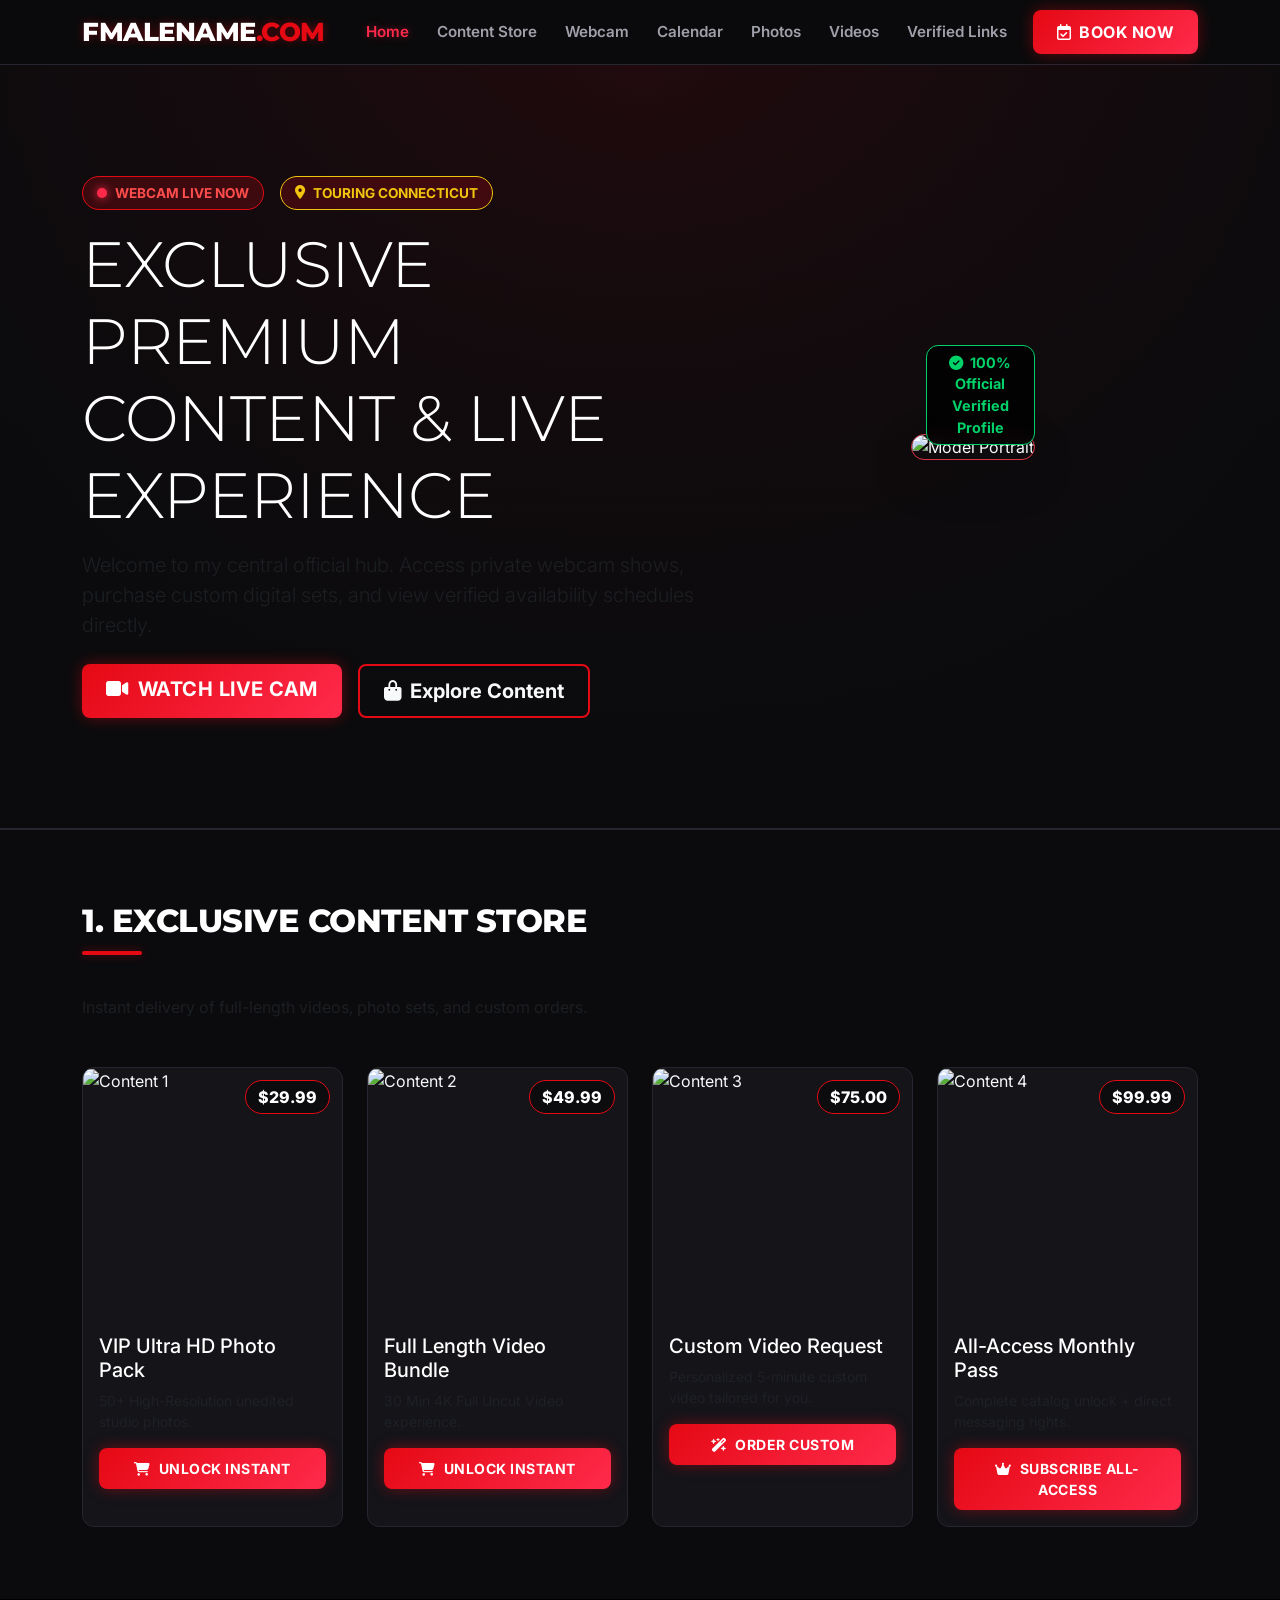
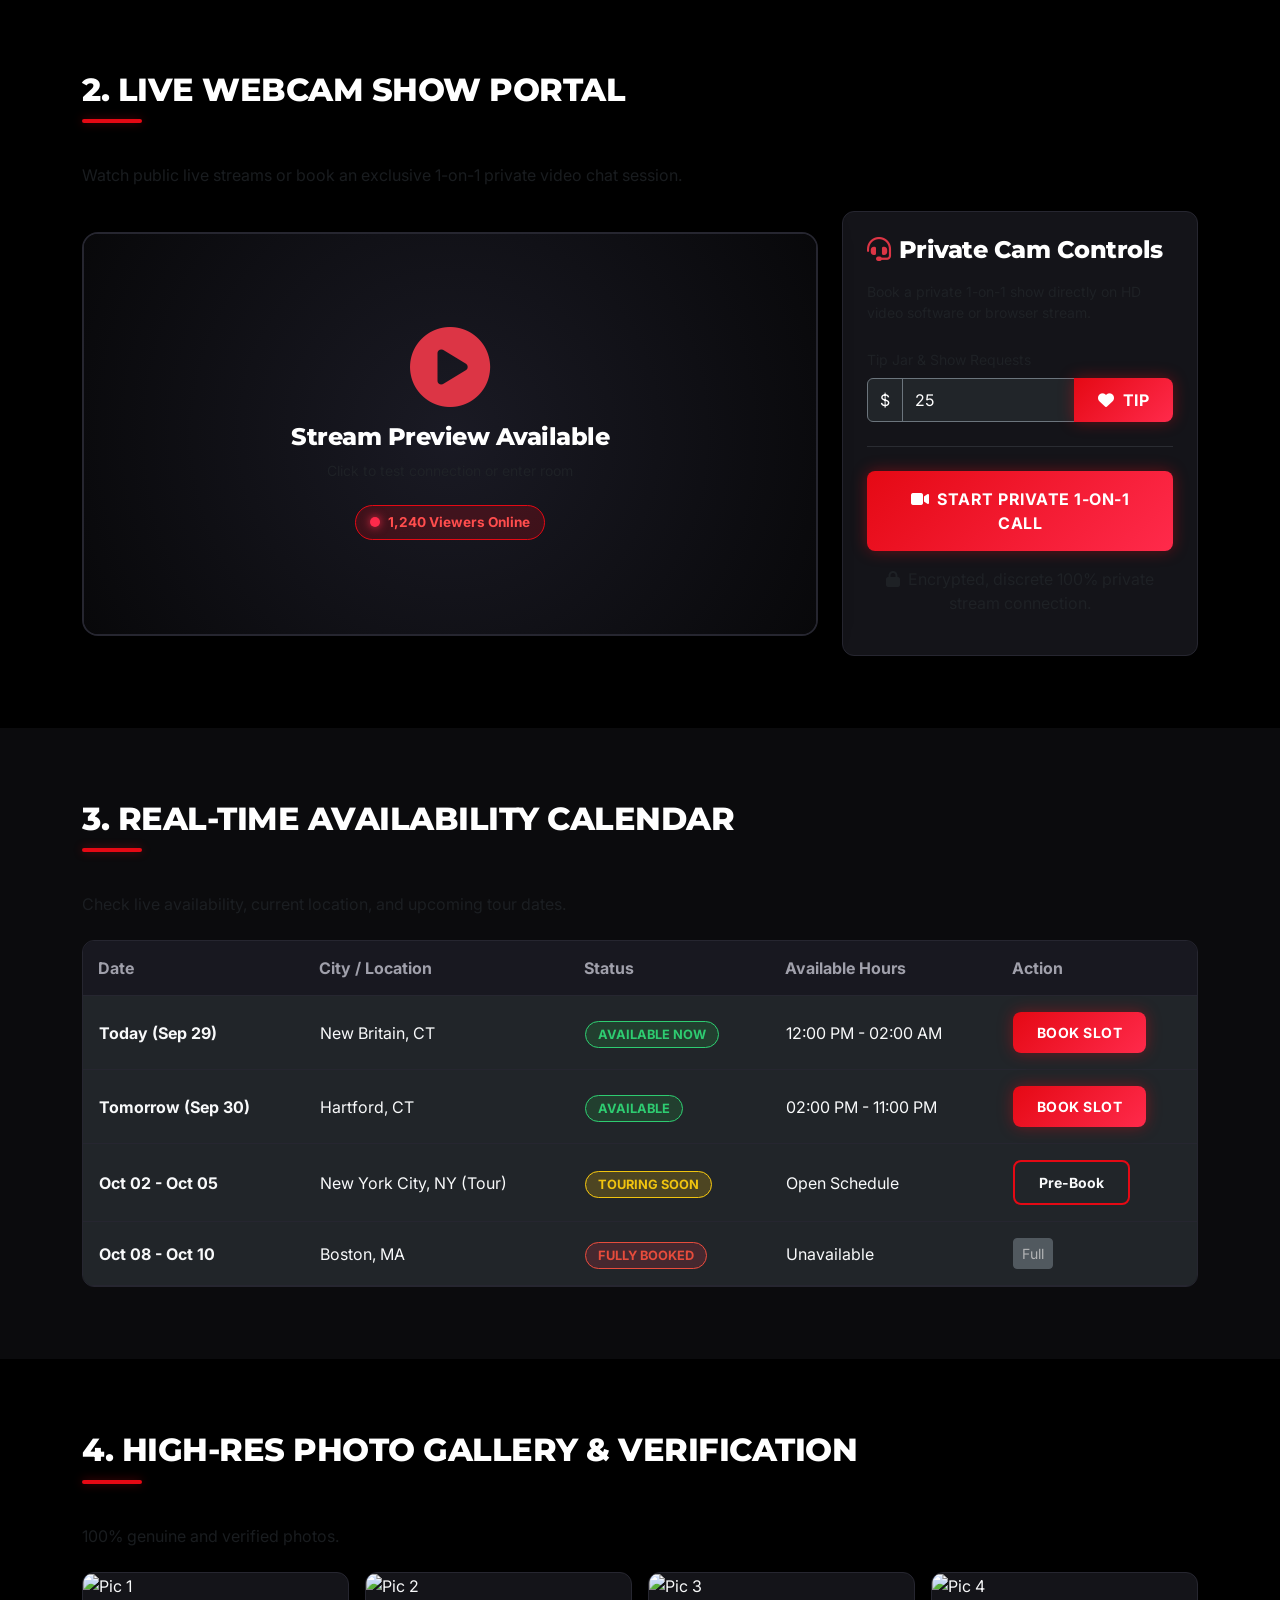
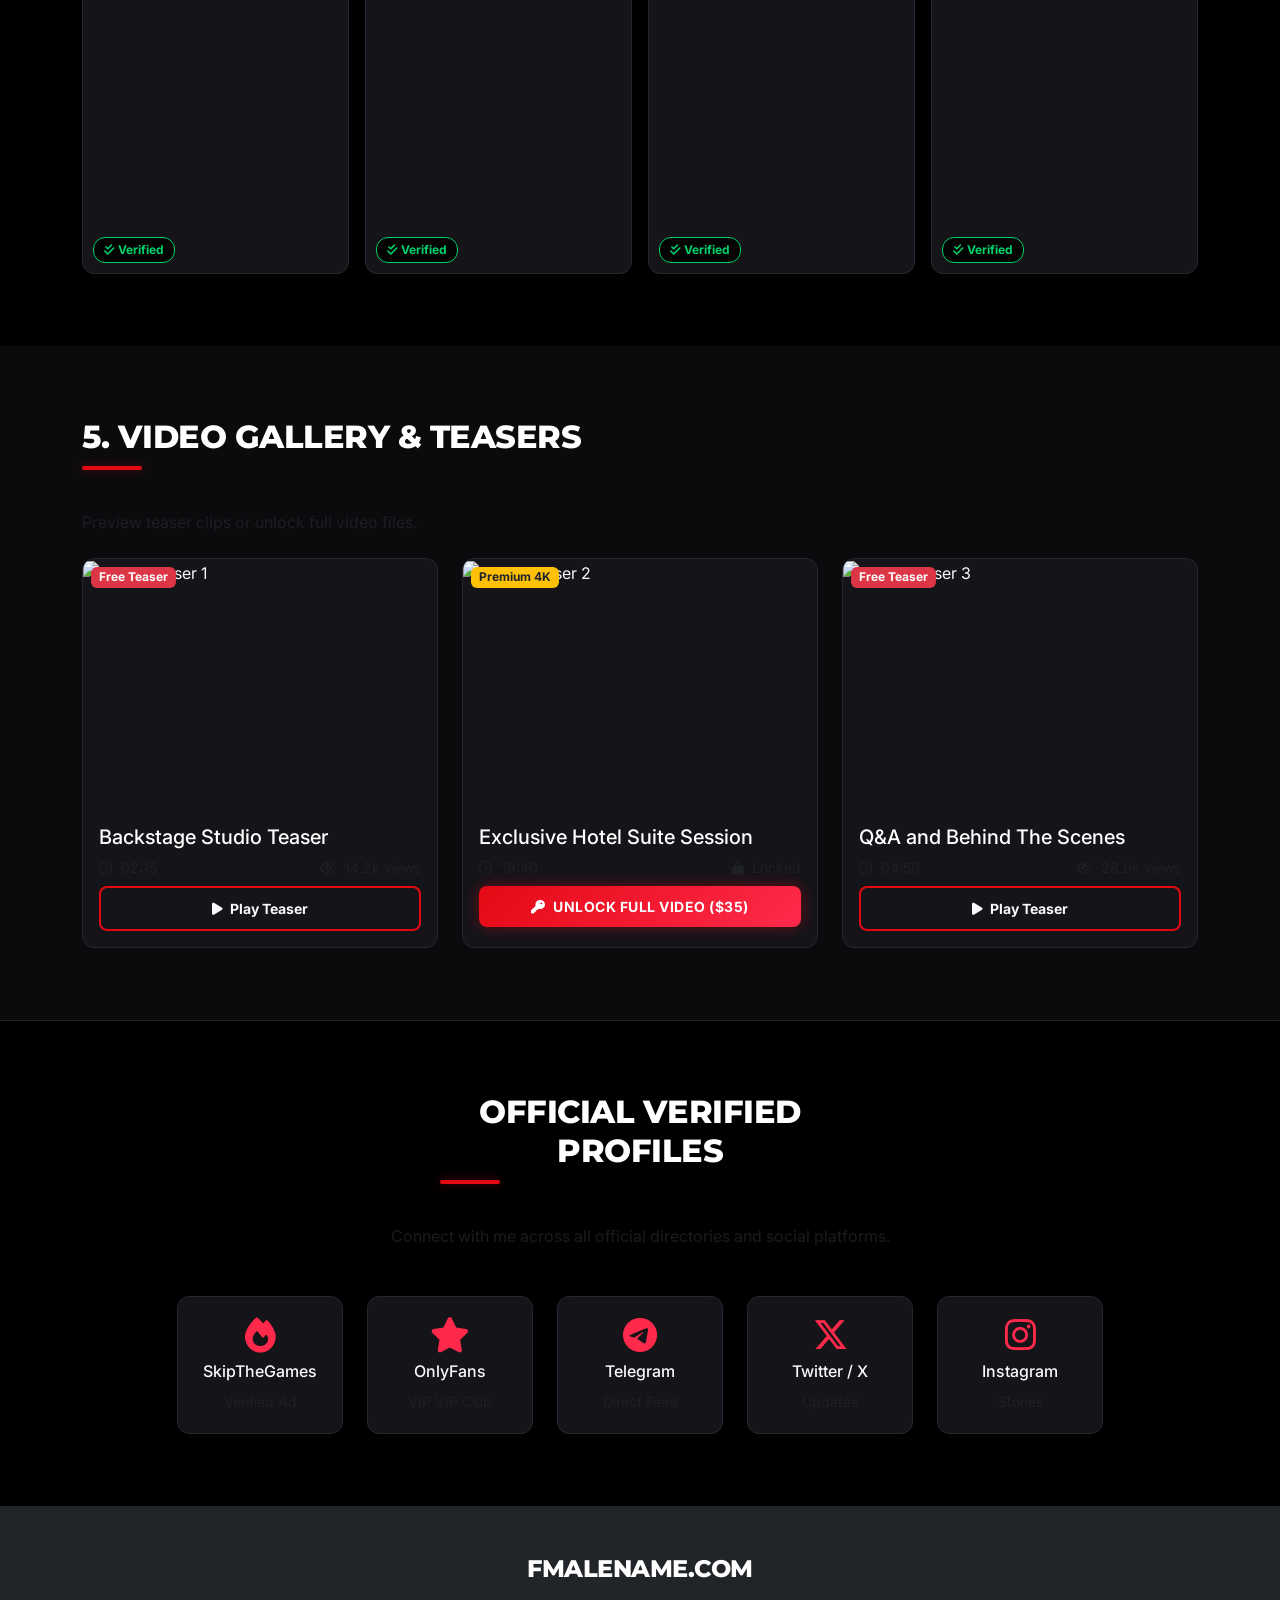
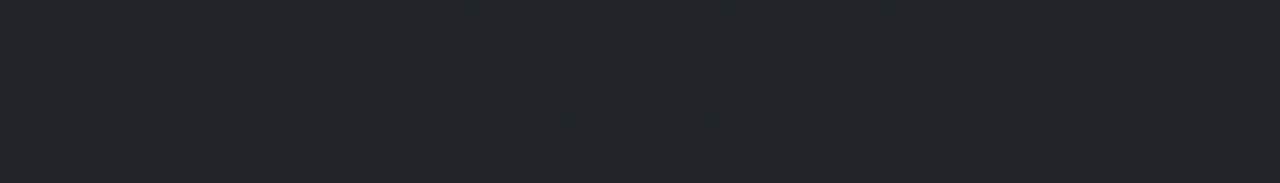
==== index.html @ 1553aa9e "added html code html code added" ====
<!DOCTYPE html>
<html lang="en">
<head>
    <meta charset="UTF-8">
    <meta name="viewport" content="width=device-width, initial-scale=1.0">
    <title>FMALENAME.COM | Official Premium Hub & Interactive Portal</title>
    <!-- Bootstrap 5 CSS -->
    <link href="https://cdn.jsdelivr.net/npm/bootstrap@5.3.2/dist/css/bootstrap.min.css" rel="stylesheet">
    <!-- FontAwesome Icons -->
    <link rel="stylesheet" href="https://cdnjs.cloudflare.com/ajax/libs/font-awesome/6.4.2/css/all.min.css">
    <!-- Google Font: Inter & Montserrat -->
    <link href="https://fonts.googleapis.com/css2?family=Inter:wght@300;400;600;700;800&family=Montserrat:wght@800;900&display=swap" rel="stylesheet">
    
    <style>
        :root {
            --bg-dark: #0b0b0d;
            --bg-card: #141419;
            --bg-card-hover: #1f1f28;
            --accent-red: #e50914;
            --accent-crimson: #ff2a4b;
            --accent-dark-red: #8b0000;
            --glow-red: rgba(229, 9, 20, 0.4);
            --text-main: #f8f9fa;
            --text-muted: #a0a0ab;
            --border-dark: #262630;
        }

        body {
            background-color: var(--bg-dark);
            color: var(--text-main);
            font-family: 'Inter', sans-serif;
            overflow-x: hidden;
            scroll-behavior: smooth;
        }

        h1, h2, h3, h4, .brand-font {
            font-family: 'Montserrat', sans-serif;
            font-weight: 800;
            letter-spacing: -0.5px;
        }

        .navbar {
            background-color: rgba(11, 11, 13, 0.92);
            backdrop-filter: blur(12px);
            border-bottom: 1px solid var(--border-dark);
            transition: all 0.3s ease;
        }

        .navbar-brand {
            font-size: 1.6rem;
            color: #fff !important;
            text-shadow: 0 0 10px var(--glow-red);
        }

        .navbar-brand span {
            color: var(--accent-red);
        }

        .nav-link {
            color: var(--text-muted) !important;
            font-weight: 600;
            font-size: 0.95rem;
            margin: 0 6px;
            transition: color 0.3s ease;
        }

        .nav-link:hover, .nav-link.active {
            color: var(--accent-crimson) !important;
            text-shadow: 0 0 8px rgba(255, 42, 75, 0.4);
        }

        /* Buttons */
        .btn-neon {
            background: linear-gradient(135deg, var(--accent-red), var(--accent-crimson));
            color: #fff;
            font-weight: 700;
            border: none;
            box-shadow: 0 0 15px var(--glow-red);
            border-radius: 8px;
            padding: 10px 24px;
            transition: all 0.3s ease;
            text-transform: uppercase;
            letter-spacing: 0.5px;
        }

        .btn-neon:hover {
            transform: translateY(-2px);
            box-shadow: 0 0 25px rgba(255, 42, 75, 0.7);
            color: #fff;
        }

        .btn-outline-neon {
            background: transparent;
            color: var(--text-main);
            border: 2px solid var(--accent-red);
            font-weight: 700;
            border-radius: 8px;
            padding: 10px 24px;
            transition: all 0.3s ease;
        }

        .btn-outline-neon:hover {
            background: var(--accent-red);
            color: #fff;
            box-shadow: 0 0 20px var(--glow-red);
        }

        .hero-banner {
            position: relative;
            min-height: 85vh;
            background: radial-gradient(circle at top center, rgba(229, 9, 20, 0.25) 0%, rgba(11, 11, 13, 0.98) 75%),
                        url('https://images.unsplash.com/photo-1518709268805-4e9042af9f23?auto=format&fit=crop&w=1920&q=80') center/cover no-repeat;
            display: flex;
            align-items: center;
            border-bottom: 2px solid var(--border-dark);
        }

        .hero-overlay {
            position: absolute;
            top: 0; left: 0; right: 0; bottom: 0;
            background: linear-gradient(180deg, rgba(11, 11, 13, 0.6) 0%, rgba(11, 11, 13, 1) 100%);
        }

        .hero-content {
            position: relative;
            z-index: 2;
        }

        .badge-live {
            background: rgba(229, 9, 20, 0.2);
            border: 1px solid var(--accent-red);
            color: #ff4d4d;
            padding: 6px 14px;
            border-radius: 30px;
            font-weight: 700;
            font-size: 0.85rem;
            display: inline-flex;
            align-items: center;
            gap: 8px;
        }

        .pulse-dot {
            width: 10px;
            height: 10px;
            background-color: var(--accent-crimson);
            border-radius: 50%;
            box-shadow: 0 0 10px var(--accent-crimson);
            animation: pulse 1.5s infinite;
        }

        @keyframes pulse {
            0% { transform: scale(0.95); opacity: 0.8; }
            50% { transform: scale(1.3); opacity: 1; }
            100% { transform: scale(0.95); opacity: 0.8; }
        }

        .section-title {
            position: relative;
            margin-bottom: 2.5rem;
            text-transform: uppercase;
        }

        .section-title::after {
            content: '';
            display: block;
            width: 60px;
            height: 4px;
            background: var(--accent-red);
            margin: 10px 0 0 0;
            border-radius: 2px;
            box-shadow: 0 0 10px var(--glow-red);
        }

        .feature-card {
            background: var(--bg-card);
            border: 1px solid var(--border-dark);
            border-radius: 12px;
            overflow: hidden;
            transition: all 0.3s ease;
            height: 100%;
        }

        .feature-card:hover {
            transform: translateY(-5px);
            border-color: var(--accent-red);
            box-shadow: 0 10px 30px rgba(229, 9, 20, 0.2);
            background: var(--bg-card-hover);
        }

        .card-img-wrapper {
            position: relative;
            overflow: hidden;
            height: 250px;
        }

        .card-img-wrapper img {
            width: 100%;
            height: 100%;
            object-fit: cover;
            transition: transform 0.5s ease;
        }

        .feature-card:hover .card-img-wrapper img {
            transform: scale(1.08);
        }

        .badge-price {
            position: absolute;
            top: 12px;
            right: 12px;
            background: rgba(11, 11, 13, 0.85);
            border: 1px solid var(--accent-red);
            color: #fff;
            font-weight: 800;
            padding: 4px 12px;
            border-radius: 20px;
        }

        /* Webcam Player */
        .cam-player-container {
            position: relative;
            background: #000;
            border-radius: 16px;
            border: 2px solid var(--border-dark);
            overflow: hidden;
            box-shadow: 0 0 30px rgba(0,0,0,0.8);
        }

        .cam-player-placeholder {
            min-height: 400px;
            background: radial-gradient(circle, #1a1a24 0%, #08080a 100%);
            display: flex;
            flex-direction: column;
            justify-content: center;
            align-items: center;
        }

        /* Calendar Table */
        .calendar-table {
            background: var(--bg-card);
            border-radius: 12px;
            overflow: hidden;
            border: 1px solid var(--border-dark);
        }

        .calendar-table th {
            background: #181820;
            color: var(--text-muted);
            border-bottom: 1px solid var(--border-dark);
            padding: 15px;
        }

        .calendar-table td {
            padding: 16px;
            vertical-align: middle;
            border-bottom: 1px solid var(--border-dark);
            color: var(--text-main);
        }

        .status-badge {
            padding: 5px 12px;
            border-radius: 20px;
            font-size: 0.8rem;
            font-weight: 700;
            text-transform: uppercase;
        }

        .status-available { background: rgba(40, 167, 69, 0.2); color: #2ecc71; border: 1px solid #2ecc71; }
        .status-booked { background: rgba(220, 53, 69, 0.2); color: #e74c3c; border: 1px solid #e74c3c; }
        .status-touring { background: rgba(255, 193, 7, 0.2); color: #f1c40f; border: 1px solid #f1c40f; }

        /* Traffic / Linkbacks */
        .linkback-card {
            background: var(--bg-card);
            border: 1px solid var(--border-dark);
            border-radius: 12px;
            padding: 20px;
            text-align: center;
            transition: all 0.3s ease;
            text-decoration: none;
            color: var(--text-main);
            display: block;
        }

        .linkback-card:hover {
            border-color: var(--accent-red);
            transform: translateY(-4px);
            box-shadow: 0 5px 20px rgba(229, 9, 20, 0.3);
            color: #fff;
        }

        .linkback-icon {
            font-size: 2.2rem;
            margin-bottom: 10px;
            color: var(--accent-crimson);
        }

        /* Custom Modal Dark Theme */
        .modal-content {
            background-color: var(--bg-card);
            border: 1px solid var(--accent-red);
            color: var(--text-main);
        }

        .modal-header {
            border-bottom: 1px solid var(--border-dark);
        }

        .modal-footer {
            border-top: 1px solid var(--border-dark);
        }

        /* Verification Badge */
        .verified-badge {
            position: absolute;
            bottom: 10px;
            left: 10px;
            background: rgba(0, 0, 0, 0.8);
            border: 1px solid #00d26a;
            color: #00d26a;
            font-size: 0.75rem;
            font-weight: 700;
            padding: 3px 10px;
            border-radius: 12px;
            backdrop-filter: blur(4px);
        }
    </style>
</head>
<body>

    <nav class="navbar navbar-expand-lg sticky-top navbar-dark">
        <div class="container">
            <a class="navbar-brand brand-font" href="#">
                FMALENAME<span>.COM</span>
            </a>
            <button class="navbar-toggler" type="button" data-bs-toggle="collapse" data-bs-target="#navbarContent">
                <span class="navbar-toggler-icon"></span>
            </button>
            <div class="collapse navbar-collapse" id="navbarContent">
                <ul class="navbar-nav mx-auto mb-2 mb-lg-0">
                    <li class="nav-item"><a class="nav-link active" href="#hero">Home</a></li>
                    <li class="nav-item"><a class="nav-link" href="#store">Content Store</a></li>
                    <li class="nav-item"><a class="nav-link" href="#webcam">Webcam</a></li>
                    <li class="nav-item"><a class="nav-link" href="#calendar">Calendar</a></li>
                    <li class="nav-item"><a class="nav-link" href="#photos">Photos</a></li>
                    <li class="nav-item"><a class="nav-link" href="#videos">Videos</a></li>
                    <li class="nav-item"><a class="nav-link" href="#profiles">Verified Links</a></li>
                </ul>
                <div class="d-flex gap-2">
                    <button class="btn btn-neon" data-bs-toggle="modal" data-bs-target="#bookingModal">
                        <i class="fa-regular fa-calendar-check me-2"></i>Book Now
                    </button>
                </div>
            </div>
        </div>
    </nav>

    <section id="hero" class="hero-banner">
        <div class="hero-overlay"></div>
        <div class="container hero-content py-5">
            <div class="row align-items-center">
                <div class="col-lg-7 text-center text-lg-start mb-4 mb-lg-0">
                    <div class="d-inline-flex gap-3 mb-3 flex-wrap justify-content-center justify-content-lg-start">
                        <span class="badge-live"><span class="pulse-dot"></span> WEBCAM LIVE NOW</span>
                        <span class="badge-live" style="border-color:#f1c40f; color:#f1c40f;"><i class="fa-solid fa-location-dot"></i> TOURING CONNECTICUT</span>
                    </div>
                    <h1 class="display-3 text-white mb-3">EXCLUSIVE PREMIUM CONTENT & LIVE EXPERIENCE</h1>
                    <p class="lead text-muted mb-4 fs-5">Welcome to my central official hub. Access private webcam shows, purchase custom digital sets, and view verified availability schedules directly.</p>
                    <div class="d-flex gap-3 flex-wrap justify-content-center justify-content-lg-start">
                        <a href="#webcam" class="btn btn-neon btn-lg"><i class="fa-solid fa-video me-2"></i>Watch Live Cam</a>
                        <a href="#store" class="btn btn-outline-neon btn-lg"><i class="fa-solid fa-bag-shopping me-2"></i>Explore Content</a>
                    </div>
                </div>
                <div class="col-lg-5 text-center">
                    <div class="position-relative d-inline-block">
                        <img src="https://images.unsplash.com/photo-1534528741775-53994a69daeb?auto=format&fit=crop&w=600&q=80" alt="Model Portrait" class="img-fluid rounded-4 shadow-lg border border-danger" style="max-height: 480px; object-fit: cover;">
                        <div class="verified-badge" style="font-size: 0.9rem; padding: 6px 14px; bottom: 15px; left: 15px;">
                            <i class="fa-solid fa-circle-check me-1"></i> 100% Official Verified Profile
                        </div>
                    </div>
                </div>
            </div>
        </div>
    </section>

    <section id="store" class="py-5">
        <div class="container py-4">
            <h2 class="section-title text-white">1. Exclusive Content Store</h2>
            <p class="text-muted mb-5">Instant delivery of full-length videos, photo sets, and custom orders.</p>

            <div class="row g-4">
                <!-- Item 1 -->
                <div class="col-md-6 col-lg-3">
                    <div class="feature-card">
                        <div class="card-img-wrapper">
                            <img src="https://images.unsplash.com/photo-1517841905240-472988babdf9?auto=format&fit=crop&w=600&q=80" alt="Content 1">
                            <span class="badge-price">$29.99</span>
                        </div>
                        <div class="p-3">
                            <h5 class="text-white">VIP Ultra HD Photo Pack</h5>
                            <p class="text-muted small">50+ High-Resolution unedited studio photos.</p>
                            <button class="btn btn-neon w-100 btn-sm" onclick="triggerPurchase('VIP Ultra HD Photo Pack', 29.99)">
                                <i class="fa-solid fa-cart-shopping me-2"></i>Unlock Instant
                            </button>
                        </div>
                    </div>
                </div>
                <!-- Item 2 -->
                <div class="col-md-6 col-lg-3">
                    <div class="feature-card">
                        <div class="card-img-wrapper">
                            <img src="https://images.unsplash.com/photo-1524504388940-b1c1722653e1?auto=format&fit=crop&w=600&q=80" alt="Content 2">
                            <span class="badge-price">$49.99</span>
                        </div>
                        <div class="p-3">
                            <h5 class="text-white">Full Length Video Bundle</h5>
                            <p class="text-muted small">30 Min 4K Full Uncut Video experience.</p>
                            <button class="btn btn-neon w-100 btn-sm" onclick="triggerPurchase('Full Length Video Bundle', 49.99)">
                                <i class="fa-solid fa-cart-shopping me-2"></i>Unlock Instant
                            </button>
                        </div>
                    </div>
                </div>
                <!-- Item 3 -->
                <div class="col-md-6 col-lg-3">
                    <div class="feature-card">
                        <div class="card-img-wrapper">
                            <img src="https://images.unsplash.com/photo-1529626455594-4ff0802cfb7e?auto=format&fit=crop&w=600&q=80" alt="Content 3">
                            <span class="badge-price">$75.00</span>
                        </div>
                        <div class="p-3">
                            <h5 class="text-white">Custom Video Request</h5>
                            <p class="text-muted small">Personalized 5-minute custom video tailored for you.</p>
                            <button class="btn btn-neon w-100 btn-sm" onclick="triggerPurchase('Custom Video Request', 75.00)">
                                <i class="fa-solid fa-wand-magic-sparkles me-2"></i>Order Custom
                            </button>
                        </div>
                    </div>
                </div>
                <!-- Item 4 -->
                <div class="col-md-6 col-lg-3">
                    <div class="feature-card">
                        <div class="card-img-wrapper">
                            <img src="https://images.unsplash.com/photo-1494790108377-be9c29b29330?auto=format&fit=crop&w=600&q=80" alt="Content 4">
                            <span class="badge-price">$99.99</span>
                        </div>
                        <div class="p-3">
                            <h5 class="text-white">All-Access Monthly Pass</h5>
                            <p class="text-muted small">Complete catalog unlock + direct messaging rights.</p>
                            <button class="btn btn-neon w-100 btn-sm" onclick="triggerPurchase('All-Access Monthly Pass', 99.99)">
                                <i class="fa-solid fa-crown me-2"></i>Subscribe All-Access
                            </button>
                        </div>
                    </div>
                </div>
            </div>
        </div>
    </section>

    <section id="webcam" class="py-5 bg-black">
        <div class="container py-4">
            <h2 class="section-title text-white">2. Live Webcam Show Portal</h2>
            <p class="text-muted mb-4">Watch public live streams or book an exclusive 1-on-1 private video chat session.</p>

            <div class="row g-4 align-items-center">
                <div class="col-lg-8">
                    <div class="cam-player-container">
                        <div class="cam-player-placeholder">
                            <i class="fa-solid fa-circle-play text-danger display-1 mb-3 style-pulse" style="cursor: pointer;" onclick="toggleCamPreview()"></i>
                            <h4 class="text-white">Stream Preview Available</h4>
                            <p class="text-muted small">Click to test connection or enter room</p>
                            <span class="badge-live mt-2"><span class="pulse-dot"></span> 1,240 Viewers Online</span>
                        </div>
                    </div>
                </div>
                <div class="col-lg-4">
                    <div class="feature-card p-4">
                        <h4 class="text-white mb-3"><i class="fa-solid fa-headset text-danger me-2"></i>Private Cam Controls</h4>
                        <p class="text-muted small mb-4">Book a private 1-on-1 show directly on HD video software or browser stream.</p>
                        
                        <div class="mb-3">
                            <label class="form-label text-muted small">Tip Jar & Show Requests</label>
                            <div class="input-group">
                                <span class="input-group-text bg-dark border-secondary text-white">$</span>
                                <input type="number" id="tipAmount" class="form-control bg-dark border-secondary text-white" value="25" min="5">
                                <button class="btn btn-neon" onclick="sendTip()"><i class="fa-solid fa-heart me-1"></i> Tip</button>
                            </div>
                        </div>

                        <hr class="border-secondary my-4">

                        <button class="btn btn-neon w-100 py-3 mb-2" data-bs-toggle="modal" data-bs-target="#bookingModal">
                            <i class="fa-solid fa-video me-2"></i>Start Private 1-on-1 Call
                        </button>
                        <p class="text-center text-muted x-small mt-2"><i class="fa-solid fa-lock me-1"></i> Encrypted, discrete 100% private stream connection.</p>
                    </div>
                </div>
            </div>
        </div>
    </section>

    <section id="calendar" class="py-5">
        <div class="container py-4">
            <h2 class="section-title text-white">3. Real-Time Availability Calendar</h2>
            <p class="text-muted mb-4">Check live availability, current location, and upcoming tour dates.</p>

            <div class="table-responsive calendar-table">
                <table class="table table-dark table-hover mb-0">
                    <thead>
                        <tr>
                            <th>Date</th>
                            <th>City / Location</th>
                            <th>Status</th>
                            <th>Available Hours</th>
                            <th>Action</th>
                        </tr>
                    </thead>
                    <tbody>
                        <tr>
                            <td><strong>Today (Sep 29)</strong></td>
                            <td>New Britain, CT</td>
                            <td><span class="status-badge status-available">Available Now</span></td>
                            <td>12:00 PM - 02:00 AM</td>
                            <td><button class="btn btn-neon btn-sm" data-bs-toggle="modal" data-bs-target="#bookingModal">Book Slot</button></td>
                        </tr>
                        <tr>
                            <td><strong>Tomorrow (Sep 30)</strong></td>
                            <td>Hartford, CT</td>
                            <td><span class="status-badge status-available">Available</span></td>
                            <td>02:00 PM - 11:00 PM</td>
                            <td><button class="btn btn-neon btn-sm" data-bs-toggle="modal" data-bs-target="#bookingModal">Book Slot</button></td>
                        </tr>
                        <tr>
                            <td><strong>Oct 02 - Oct 05</strong></td>
                            <td>New York City, NY (Tour)</td>
                            <td><span class="status-badge status-touring">Touring Soon</span></td>
                            <td>Open Schedule</td>
                            <td><button class="btn btn-outline-neon btn-sm" data-bs-toggle="modal" data-bs-target="#bookingModal">Pre-Book</button></td>
                        </tr>
                        <tr>
                            <td><strong>Oct 08 - Oct 10</strong></td>
                            <td>Boston, MA</td>
                            <td><span class="status-badge status-booked">Fully Booked</span></td>
                            <td>Unavailable</td>
                            <td><button class="btn btn-secondary btn-sm" disabled>Full</button></td>
                        </tr>
                    </tbody>
                </table>
            </div>
        </div>
    </section>

    <section id="photos" class="py-5 bg-black">
        <div class="container py-4">
            <h2 class="section-title text-white">4. High-Res Photo Gallery & Verification</h2>
            <p class="text-muted mb-4">100% genuine and verified photos.</p>

            <div class="row g-3">
                <div class="col-6 col-md-4 col-lg-3">
                    <div class="feature-card position-relative">
                        <div class="card-img-wrapper" style="height: 300px;">
                            <img src="https://images.unsplash.com/photo-1534528741775-53994a69daeb?auto=format&fit=crop&w=600&q=80" alt="Pic 1">
                        </div>
                        <div class="verified-badge"><i class="fa-solid fa-check-double"></i> Verified</div>
                    </div>
                </div>
                <div class="col-6 col-md-4 col-lg-3">
                    <div class="feature-card position-relative">
                        <div class="card-img-wrapper" style="height: 300px;">
                            <img src="https://images.unsplash.com/photo-1517841905240-472988babdf9?auto=format&fit=crop&w=600&q=80" alt="Pic 2">
                        </div>
                        <div class="verified-badge"><i class="fa-solid fa-check-double"></i> Verified</div>
                    </div>
                </div>
                <div class="col-6 col-md-4 col-lg-3">
                    <div class="feature-card position-relative">
                        <div class="card-img-wrapper" style="height: 300px;">
                            <img src="https://images.unsplash.com/photo-1524504388940-b1c1722653e1?auto=format&fit=crop&w=600&q=80" alt="Pic 3">
                        </div>
                        <div class="verified-badge"><i class="fa-solid fa-check-double"></i> Verified</div>
                    </div>
                </div>
                <div class="col-6 col-md-4 col-lg-3">
                    <div class="feature-card position-relative">
                        <div class="card-img-wrapper" style="height: 300px;">
                            <img src="https://images.unsplash.com/photo-1529626455594-4ff0802cfb7e?auto=format&fit=crop&w=600&q=80" alt="Pic 4">
                        </div>
                        <div class="verified-badge"><i class="fa-solid fa-check-double"></i> Verified</div>
                    </div>
                </div>
            </div>
        </div>
    </section>

    <section id="videos" class="py-5">
        <div class="container py-4">
            <h2 class="section-title text-white">5. Video Gallery & Teasers</h2>
            <p class="text-muted mb-4">Preview teaser clips or unlock full video files.</p>

            <div class="row g-4">
                <div class="col-md-6 col-lg-4">
                    <div class="feature-card">
                        <div class="card-img-wrapper">
                            <img src="https://images.unsplash.com/photo-1518709268805-4e9042af9f23?auto=format&fit=crop&w=600&q=80" alt="Video Teaser 1">
                            <span class="badge bg-danger position-absolute top-0 start-0 m-2">Free Teaser</span>
                        </div>
                        <div class="p-3">
                            <h5 class="text-white">Backstage Studio Teaser</h5>
                            <div class="d-flex justify-content-between text-muted small my-2">
                                <span><i class="fa-regular fa-clock me-1"></i> 02:15</span>
                                <span><i class="fa-regular fa-eye me-1"></i> 14.2k views</span>
                            </div>
                            <button class="btn btn-outline-neon btn-sm w-100" onclick="playTeaserModal('Backstage Studio Teaser')">
                                <i class="fa-solid fa-play me-1"></i> Play Teaser
                            </button>
                        </div>
                    </div>
                </div>
                <div class="col-md-6 col-lg-4">
                    <div class="feature-card">
                        <div class="card-img-wrapper">
                            <img src="https://images.unsplash.com/photo-1494790108377-be9c29b29330?auto=format&fit=crop&w=600&q=80" alt="Video Teaser 2">
                            <span class="badge bg-warning text-dark position-absolute top-0 start-0 m-2">Premium 4K</span>
                        </div>
                        <div class="p-3">
                            <h5 class="text-white">Exclusive Hotel Suite Session</h5>
                            <div class="d-flex justify-content-between text-muted small my-2">
                                <span><i class="fa-regular fa-clock me-1"></i> 18:40</span>
                                <span><i class="fa-solid fa-lock me-1"></i> Locked</span>
                            </div>
                            <button class="btn btn-neon btn-sm w-100" onclick="triggerPurchase('Exclusive Hotel Suite Session', 35.00)">
                                <i class="fa-solid fa-key me-1"></i> Unlock Full Video ($35)
                            </button>
                        </div>
                    </div>
                </div>
                <div class="col-md-6 col-lg-4">
                    <div class="feature-card">
                        <div class="card-img-wrapper">
                            <img src="https://images.unsplash.com/photo-1534528741775-53994a69daeb?auto=format&fit=crop&w=600&q=80" alt="Video Teaser 3">
                            <span class="badge bg-danger position-absolute top-0 start-0 m-2">Free Teaser</span>
                        </div>
                        <div class="p-3">
                            <h5 class="text-white">Q&A and Behind The Scenes</h5>
                            <div class="d-flex justify-content-between text-muted small my-2">
                                <span><i class="fa-regular fa-clock me-1"></i> 04:50</span>
                                <span><i class="fa-regular fa-eye me-1"></i> 28.9k views</span>
                            </div>
                            <button class="btn btn-outline-neon btn-sm w-100" onclick="playTeaserModal('Q&A and Behind The Scenes')">
                                <i class="fa-solid fa-play me-1"></i> Play Teaser
                            </button>
                        </div>
                    </div>
                </div>
            </div>
        </div>
    </section>

    <section id="profiles" class="py-5 bg-black border-top border-bottom border-dark">
        <div class="container py-4">
            <h2 class="section-title text-white text-center mx-auto" style="max-width: 400px;">Official Verified Profiles</h2>
            <p class="text-muted text-center mb-5">Connect with me across all official directories and social platforms.</p>

            <div class="row g-4 justify-content-center">
                <div class="col-6 col-md-4 col-lg-2">
                    <a href="https://skipthegames.com" target="_blank" class="linkback-card">
                        <i class="fa-solid fa-fire linkback-icon"></i>
                        <h6>SkipTheGames</h6>
                        <span class="text-muted small">Verified Ad</span>
                    </a>
                </div>
                <div class="col-6 col-md-4 col-lg-2">
                    <a href="https://onlyfans.com" target="_blank" class="linkback-card">
                        <i class="fa-solid fa-star linkback-icon"></i>
                        <h6>OnlyFans</h6>
                        <span class="text-muted small">VIP VIP Club</span>
                    </a>
                </div>
                <div class="col-6 col-md-4 col-lg-2">
                    <a href="https://telegram.org" target="_blank" class="linkback-card">
                        <i class="fa-brands fa-telegram linkback-icon"></i>
                        <h6>Telegram</h6>
                        <span class="text-muted small">Direct Feed</span>
                    </a>
                </div>
                <div class="col-6 col-md-4 col-lg-2">
                    <a href="https://twitter.com" target="_blank" class="linkback-card">
                        <i class="fa-brands fa-x-twitter linkback-icon"></i>
                        <h6>Twitter / X</h6>
                        <span class="text-muted small">Updates</span>
                    </a>
                </div>
                <div class="col-6 col-md-4 col-lg-2">
                    <a href="https://instagram.com" target="_blank" class="linkback-card">
                        <i class="fa-brands fa-instagram linkback-icon"></i>
                        <h6>Instagram</h6>
                        <span class="text-muted small">Stories</span>
                    </a>
                </div>
            </div>
        </div>
    </section>

    <footer class="py-5 bg-dark">
        <div class="container text-center">
            <h4 class="brand-font text-white mb-3">FMALENAME.COM</h4>
            <p class="text-muted small mb-4" style="max-width: 700px; margin: 0 auto;">
                <strong>18+ / 21+ ADULT CONTENT DISCLAIMER:</strong> This website contains adult material. All models depicted are 18 years of age or older. By accessing this site, you confirm you are of legal age in your jurisdiction.
            </p>
            <div class="d-flex justify-content-center gap-4 text-muted small mb-4">
                <a href="#" class="text-muted text-decoration-none">Privacy Policy</a>
                <a href="#" class="text-muted text-decoration-none">Terms of Service</a>
                <a href="#" class="text-muted text-decoration-none">18 U.S.C. 2257 Compliance</a>
                <a href="#" class="text-muted text-decoration-none">Contact / Support</a>
            </div>
            <p class="text-muted x-small mb-0">&copy; 2026 FMALENAME.COM. All Rights Reserved.</p>
        </div>
    </footer>

    <!-- Booking Modal -->
    <div class="modal fade" id="bookingModal" tabindex="-1" aria-hidden="true">
        <div class="modal-dialog modal-dialog-centered">
            <div class="modal-content">
                <div class="modal-header">
                    <h5 class="modal-title text-white"><i class="fa-solid fa-calendar-check text-danger me-2"></i>Schedule & Booking Request</h5>
                    <button type="button" class="btn-close btn-close-white" data-bs-dismiss="modal" aria-label="Close"></button>
                </div>
                <div class="modal-body">
                    <form id="bookingForm" onsubmit="handleBookingSubmit(event)">
                        <div class="mb-3">
                            <label class="form-label text-muted">Your Name / Alias</label>
                            <input type="text" class="form-control bg-dark text-white border-secondary" required placeholder="Enter name">
                        </div>
                        <div class="mb-3">
                            <label class="form-label text-muted">Contact Email or Telegram Handle</label>
                            <input type="text" class="form-control bg-dark text-white border-secondary" required placeholder="@handle or email">
                        </div>
                        <div class="mb-3">
                            <label class="form-label text-muted">Service Interested In</label>
                            <select class="form-select bg-dark text-white border-secondary">
                                <option>1-on-1 Private Webcam Show</option>
                                <option>In-Person Appointment (CT / Tour)</option>
                                <option>Custom Content Order</option>
                            </select>
                        </div>
                        <div class="mb-3">
                            <label class="form-label text-muted">Preferred Date & Time</label>
                            <input type="datetime-local" class="form-control bg-dark text-white border-secondary" required>
                        </div>
                        <button type="submit" class="btn btn-neon w-100 py-2">Submit Request</button>
                    </form>
                </div>
            </div>
        </div>
    </div>

    <script src="https://cdn.jsdelivr.net/npm/bootstrap@5.3.2/dist/js/bootstrap.bundle.min.js"></script>
    <script>
        // Custom UI Handlers
        function triggerPurchase(itemName, price) {
            alert(`[DEMO CHECKOUT] Proceeding to secure payment for: "${itemName}" ($${price.toFixed(2)}).`);
        }

        function sendTip() {
            const amount = document.getElementById('tipAmount').value;
            alert(`[TIP SENT] Thank you for tipping $${amount}!`);
        }

        function toggleCamPreview() {
            alert("Connecting to live webcam feed... Please wait.");
        }

        function playTeaserModal(videoName) {
            alert(`Opening video player for: ${videoName}`);
        }

        function handleBookingSubmit(event) {
            event.preventDefault();
            alert("Your booking request has been submitted successfully! You will be contacted shortly.");
            const modalEl = document.getElementById('bookingModal');
            const modal = bootstrap.Modal.getInstance(modalEl);
            modal.hide();
        }
    </script>
</body>
</html>
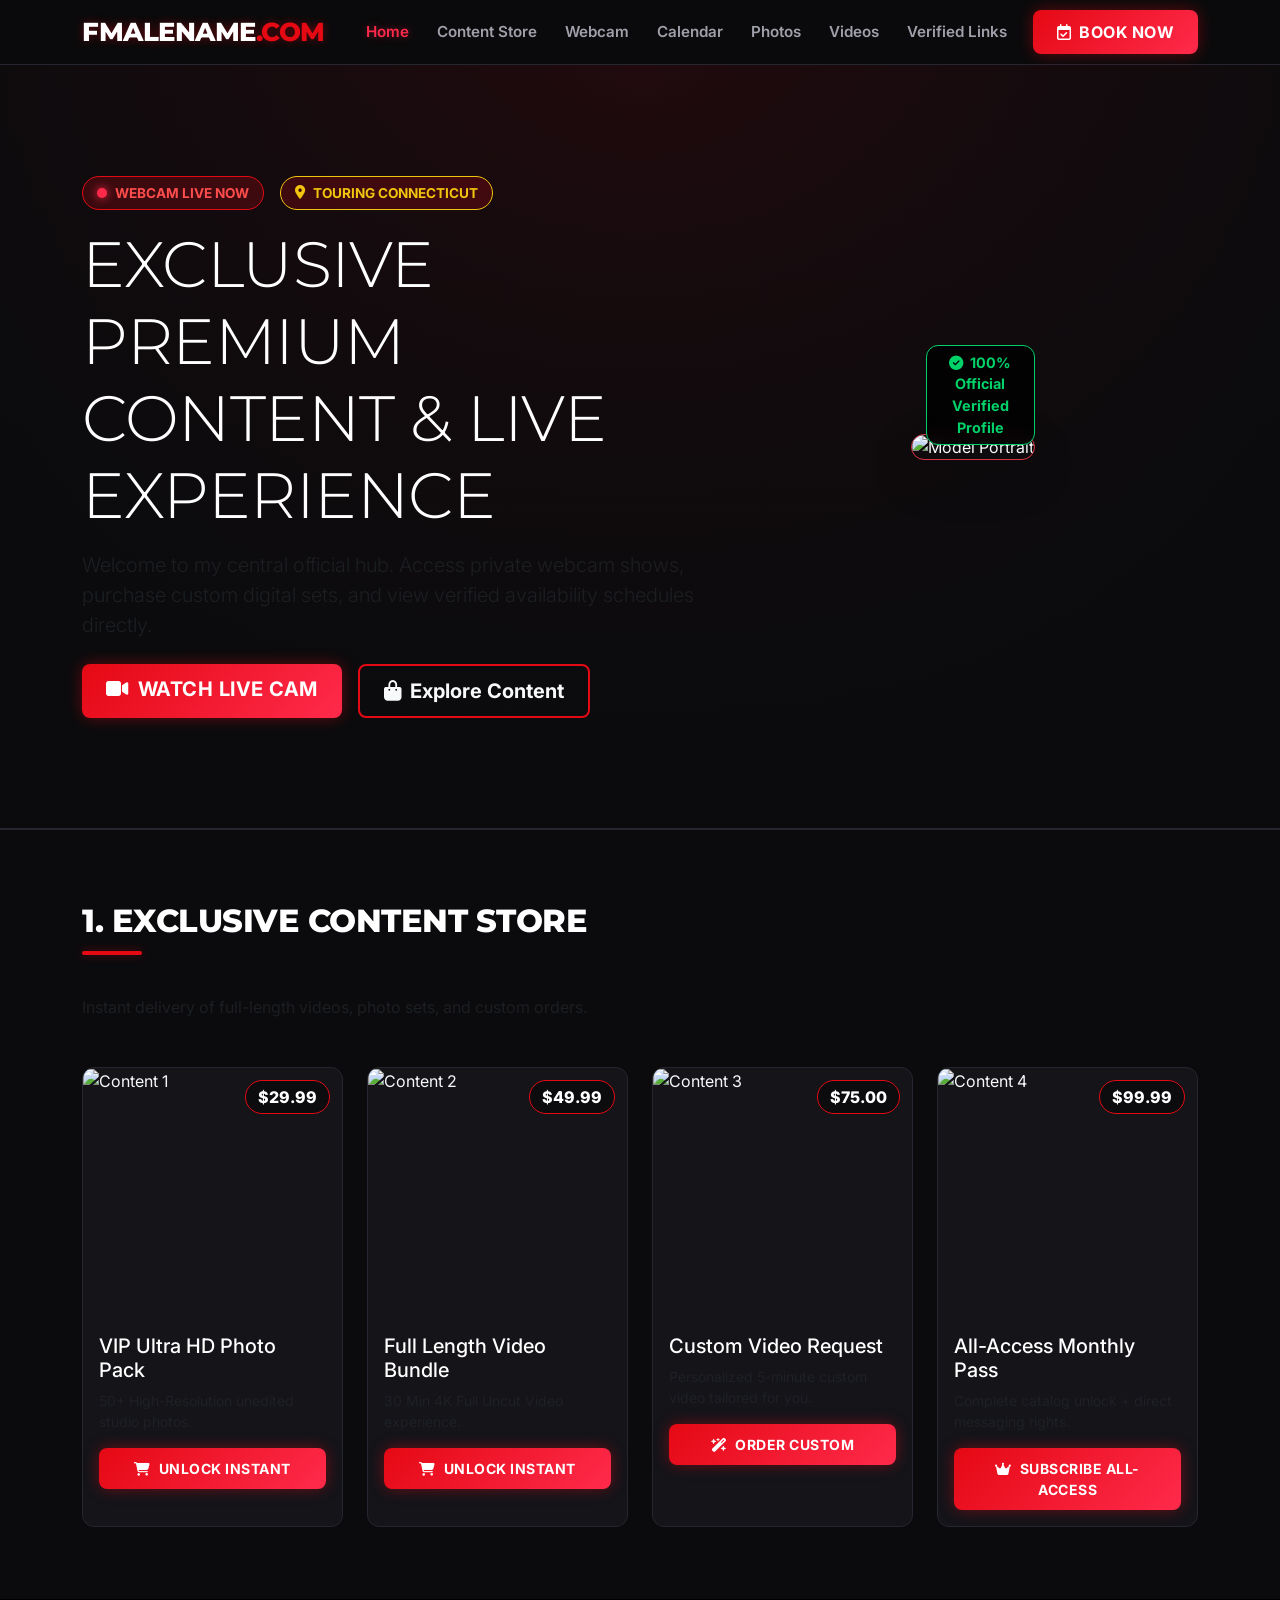
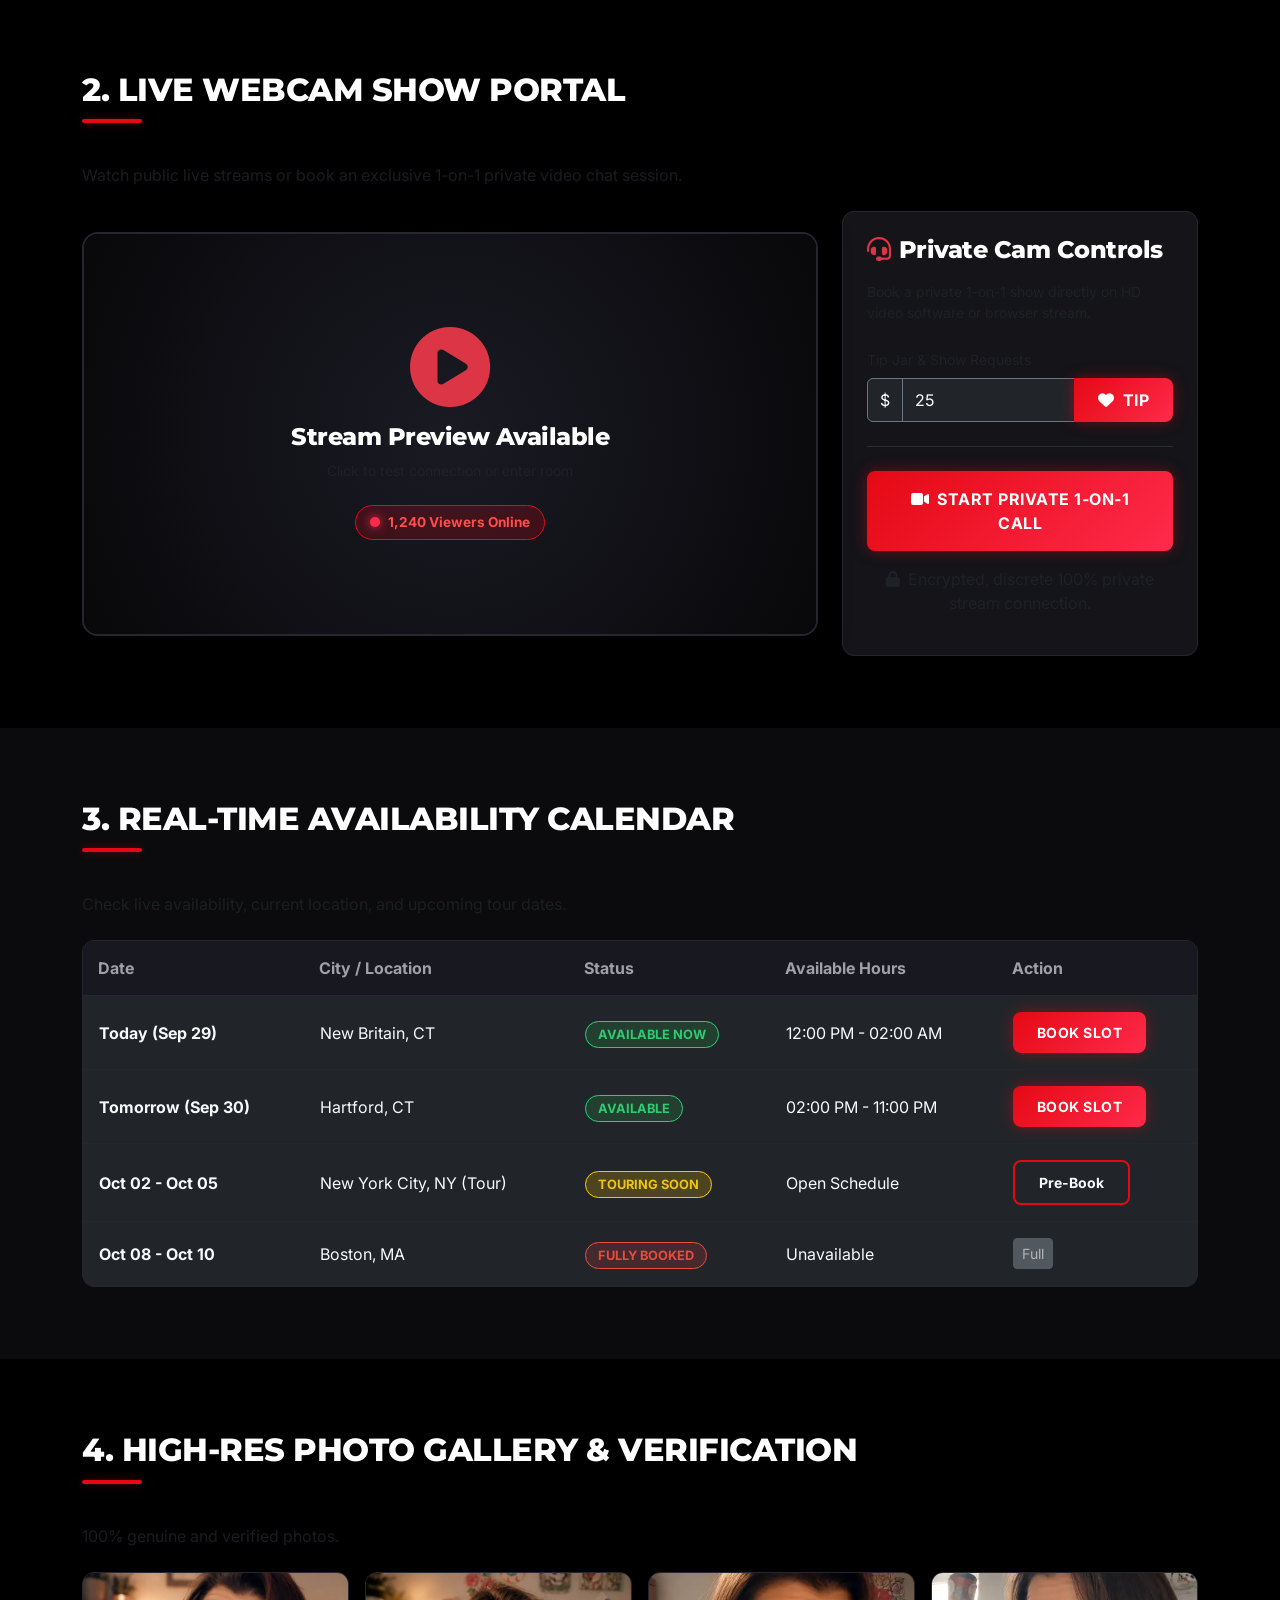
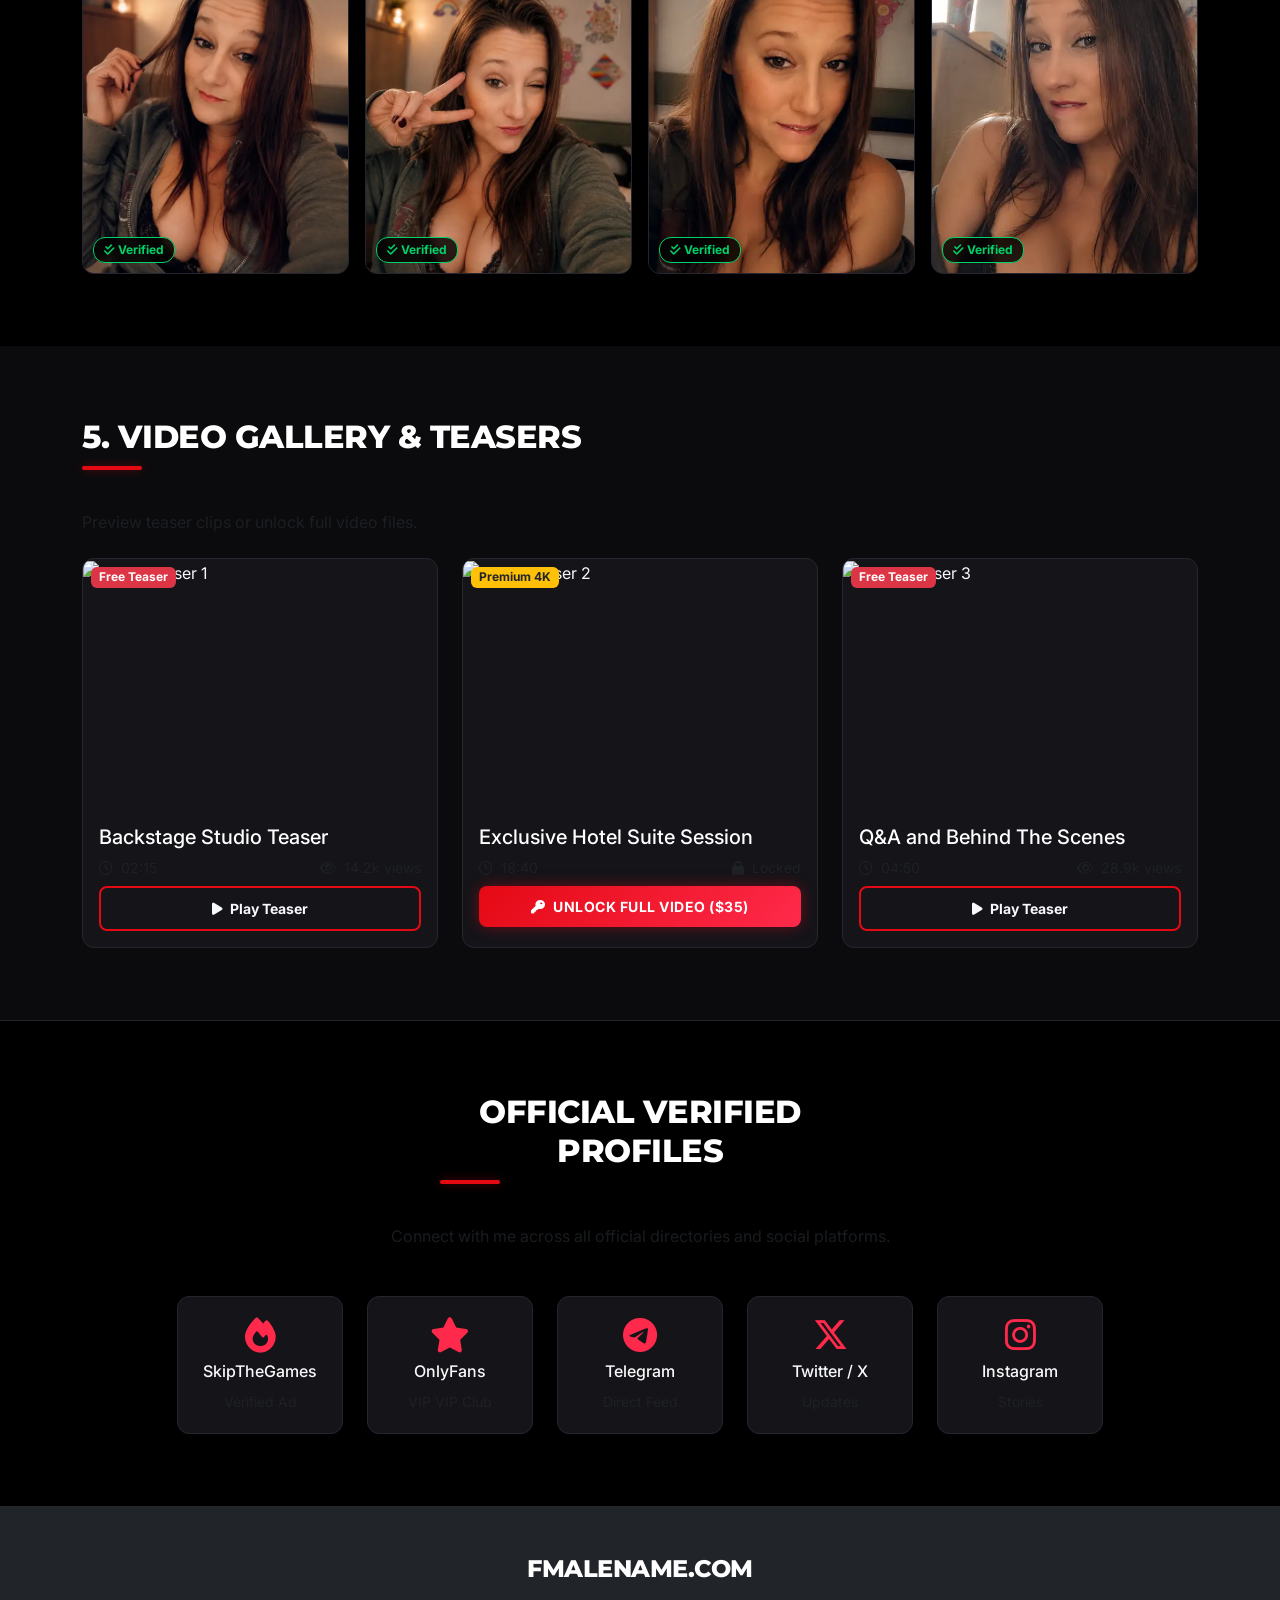
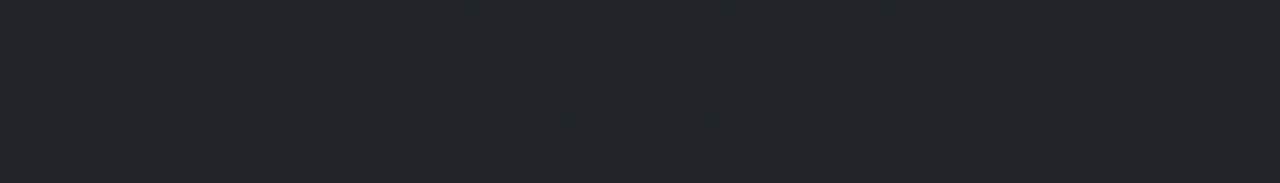
==== commit 3ad1b002: "Replace external images with local webp images" ====
--- a/index.html
+++ b/index.html
@@ -559,7 +559,7 @@
                 <div class="col-6 col-md-4 col-lg-3">
                     <div class="feature-card position-relative">
                         <div class="card-img-wrapper" style="height: 300px;">
-                            <img src="https://images.unsplash.com/photo-1534528741775-53994a69daeb?auto=format&fit=crop&w=600&q=80" alt="Pic 1">
+                            <img src="pic1.webp" alt="Pic 1">
                         </div>
                         <div class="verified-badge"><i class="fa-solid fa-check-double"></i> Verified</div>
                     </div>
@@ -567,7 +567,7 @@
                 <div class="col-6 col-md-4 col-lg-3">
                     <div class="feature-card position-relative">
                         <div class="card-img-wrapper" style="height: 300px;">
-                            <img src="https://images.unsplash.com/photo-1517841905240-472988babdf9?auto=format&fit=crop&w=600&q=80" alt="Pic 2">
+                            <img src="pic2.webp" alt="Pic 2">
                         </div>
                         <div class="verified-badge"><i class="fa-solid fa-check-double"></i> Verified</div>
                     </div>
@@ -575,7 +575,7 @@
                 <div class="col-6 col-md-4 col-lg-3">
                     <div class="feature-card position-relative">
                         <div class="card-img-wrapper" style="height: 300px;">
-                            <img src="https://images.unsplash.com/photo-1524504388940-b1c1722653e1?auto=format&fit=crop&w=600&q=80" alt="Pic 3">
+                            <img src="pic3.webp" alt="Pic 3">
                         </div>
                         <div class="verified-badge"><i class="fa-solid fa-check-double"></i> Verified</div>
                     </div>
@@ -583,7 +583,7 @@
                 <div class="col-6 col-md-4 col-lg-3">
                     <div class="feature-card position-relative">
                         <div class="card-img-wrapper" style="height: 300px;">
-                            <img src="https://images.unsplash.com/photo-1529626455594-4ff0802cfb7e?auto=format&fit=crop&w=600&q=80" alt="Pic 4">
+                            <img src="pic4.webp" alt="Pic 4">
                         </div>
                         <div class="verified-badge"><i class="fa-solid fa-check-double"></i> Verified</div>
                     </div>
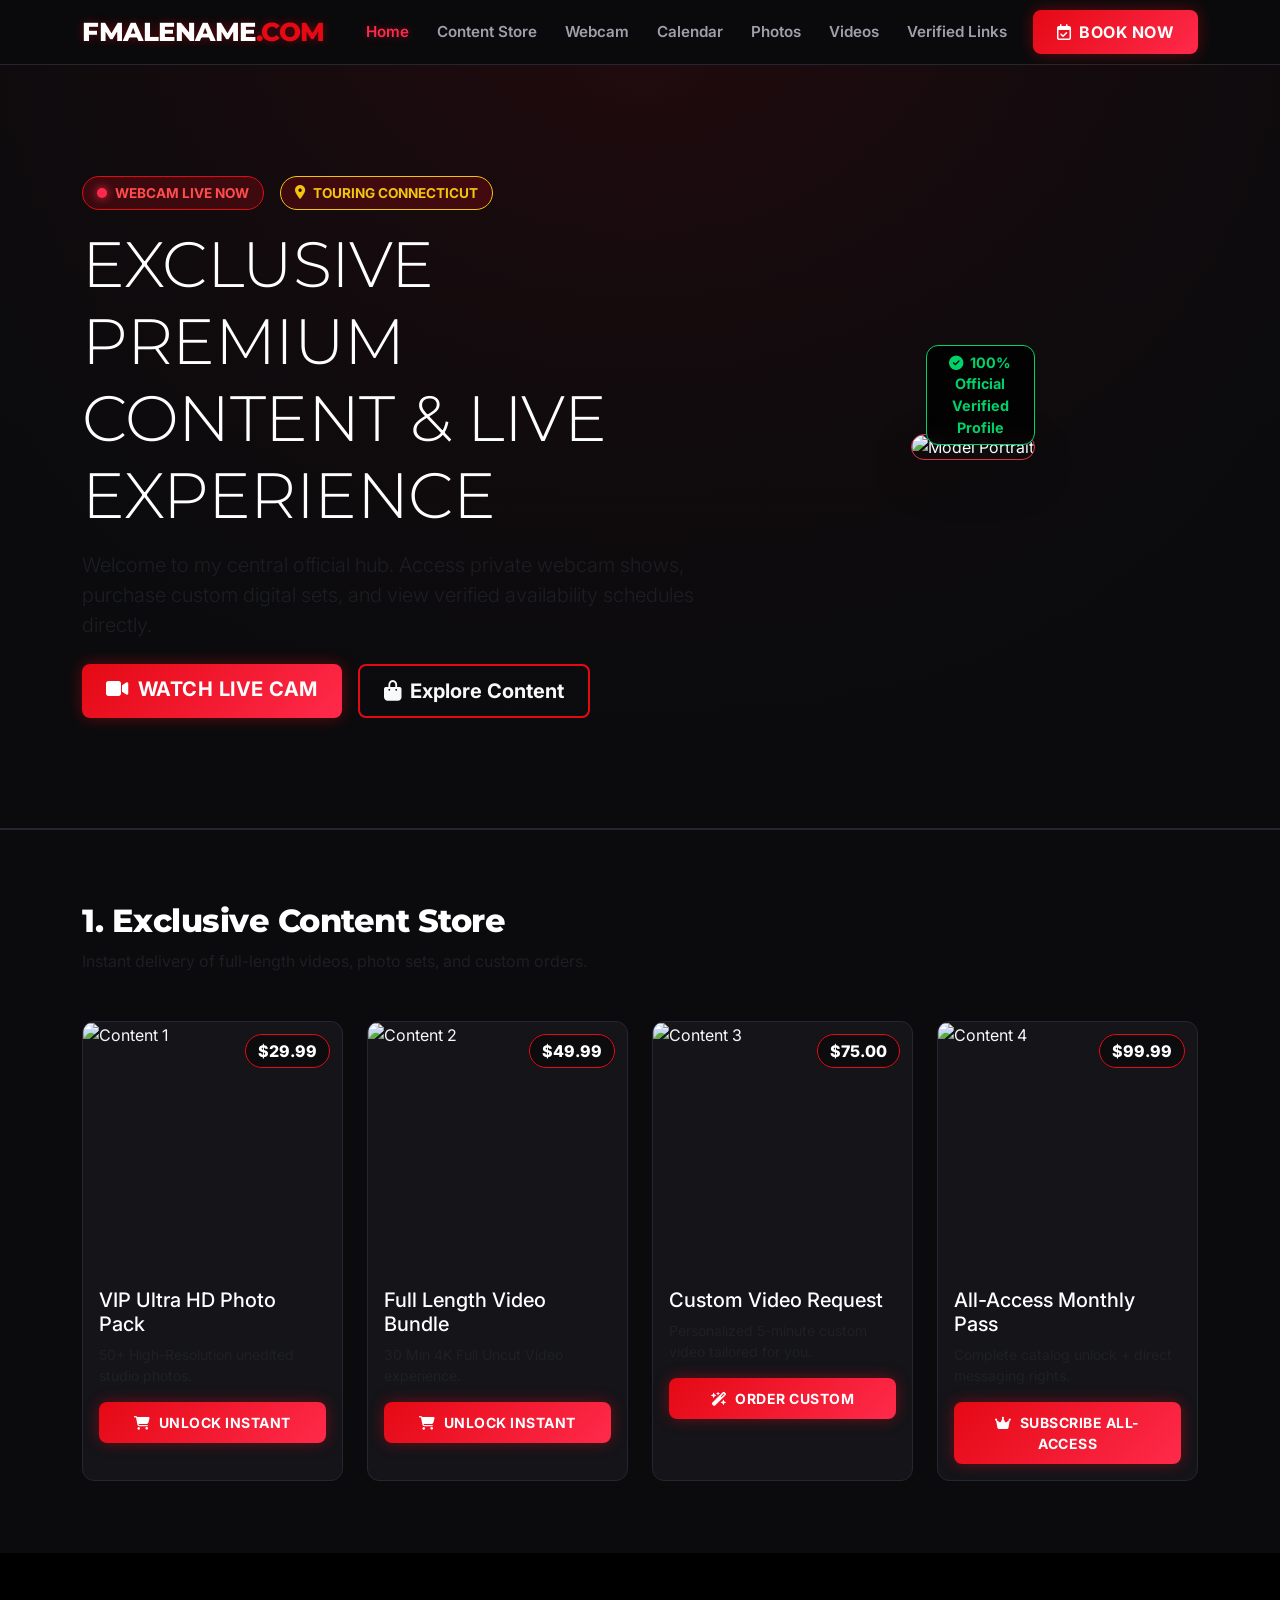
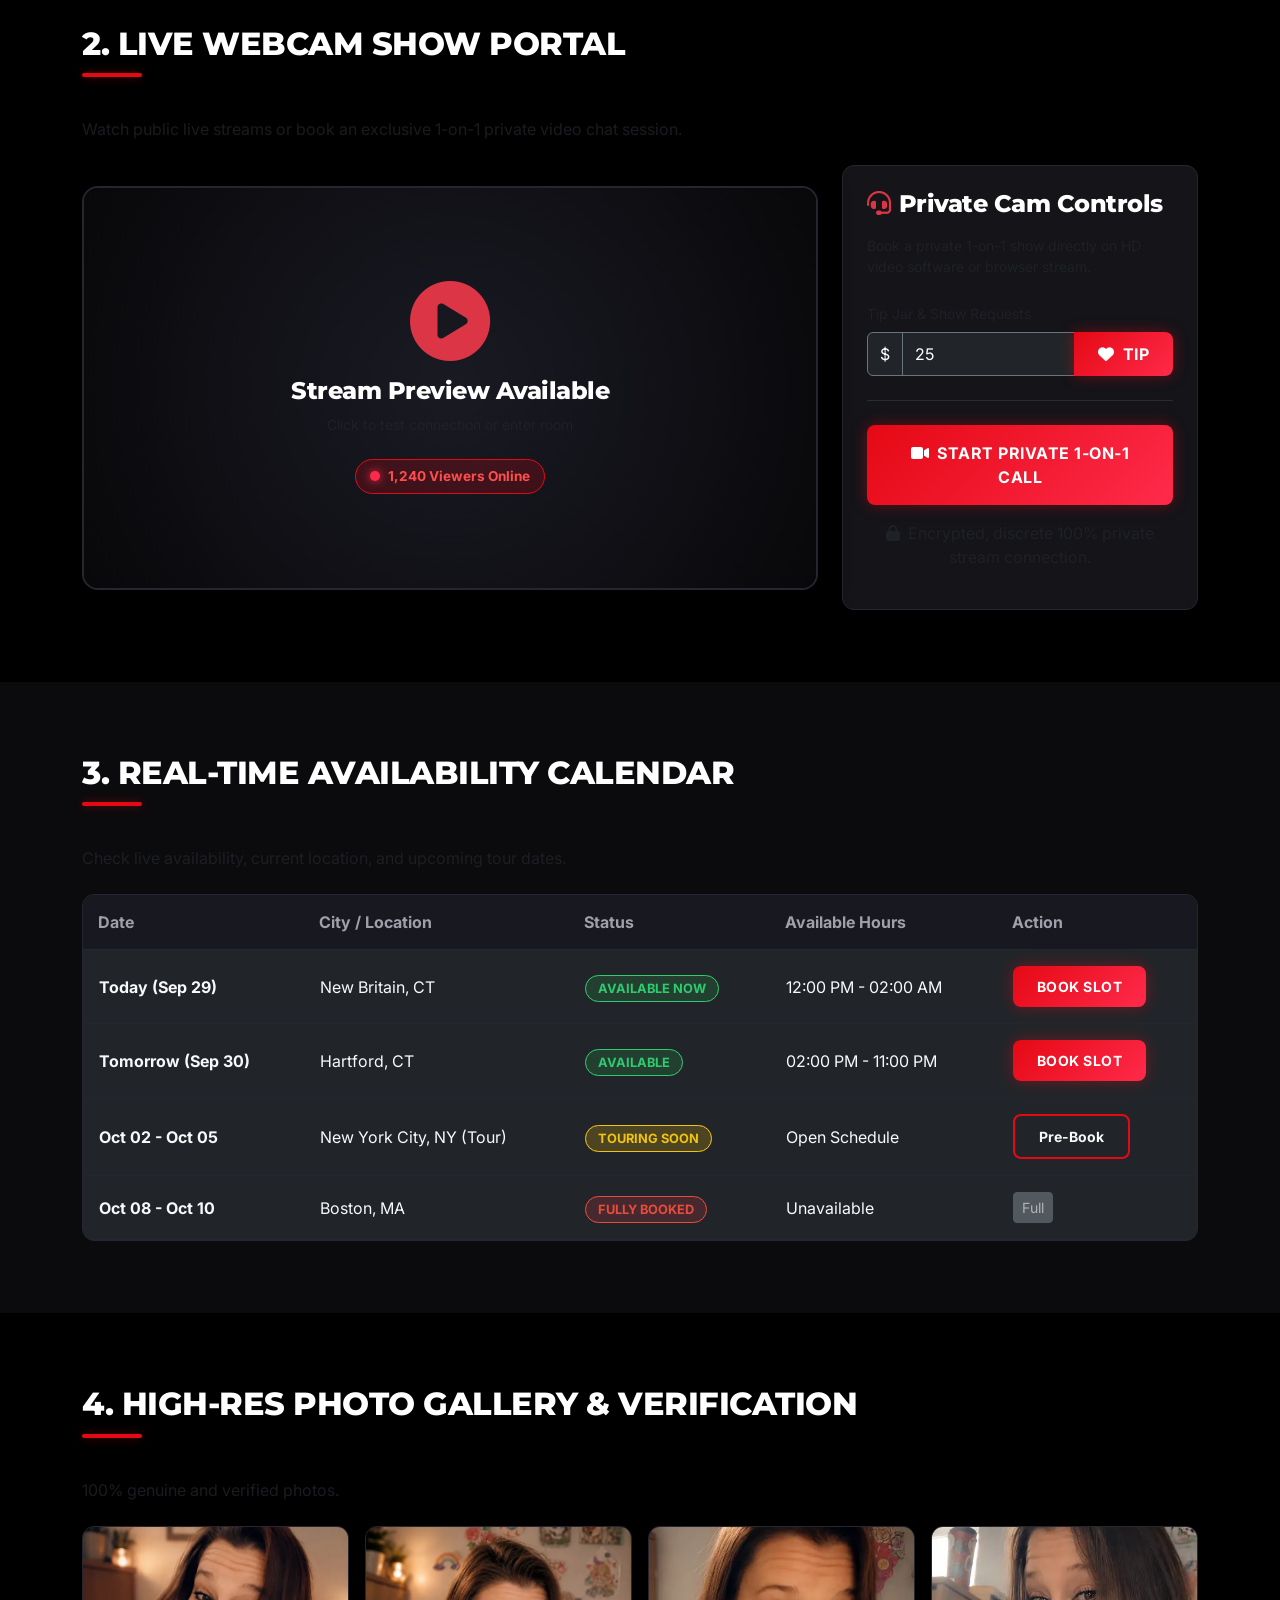
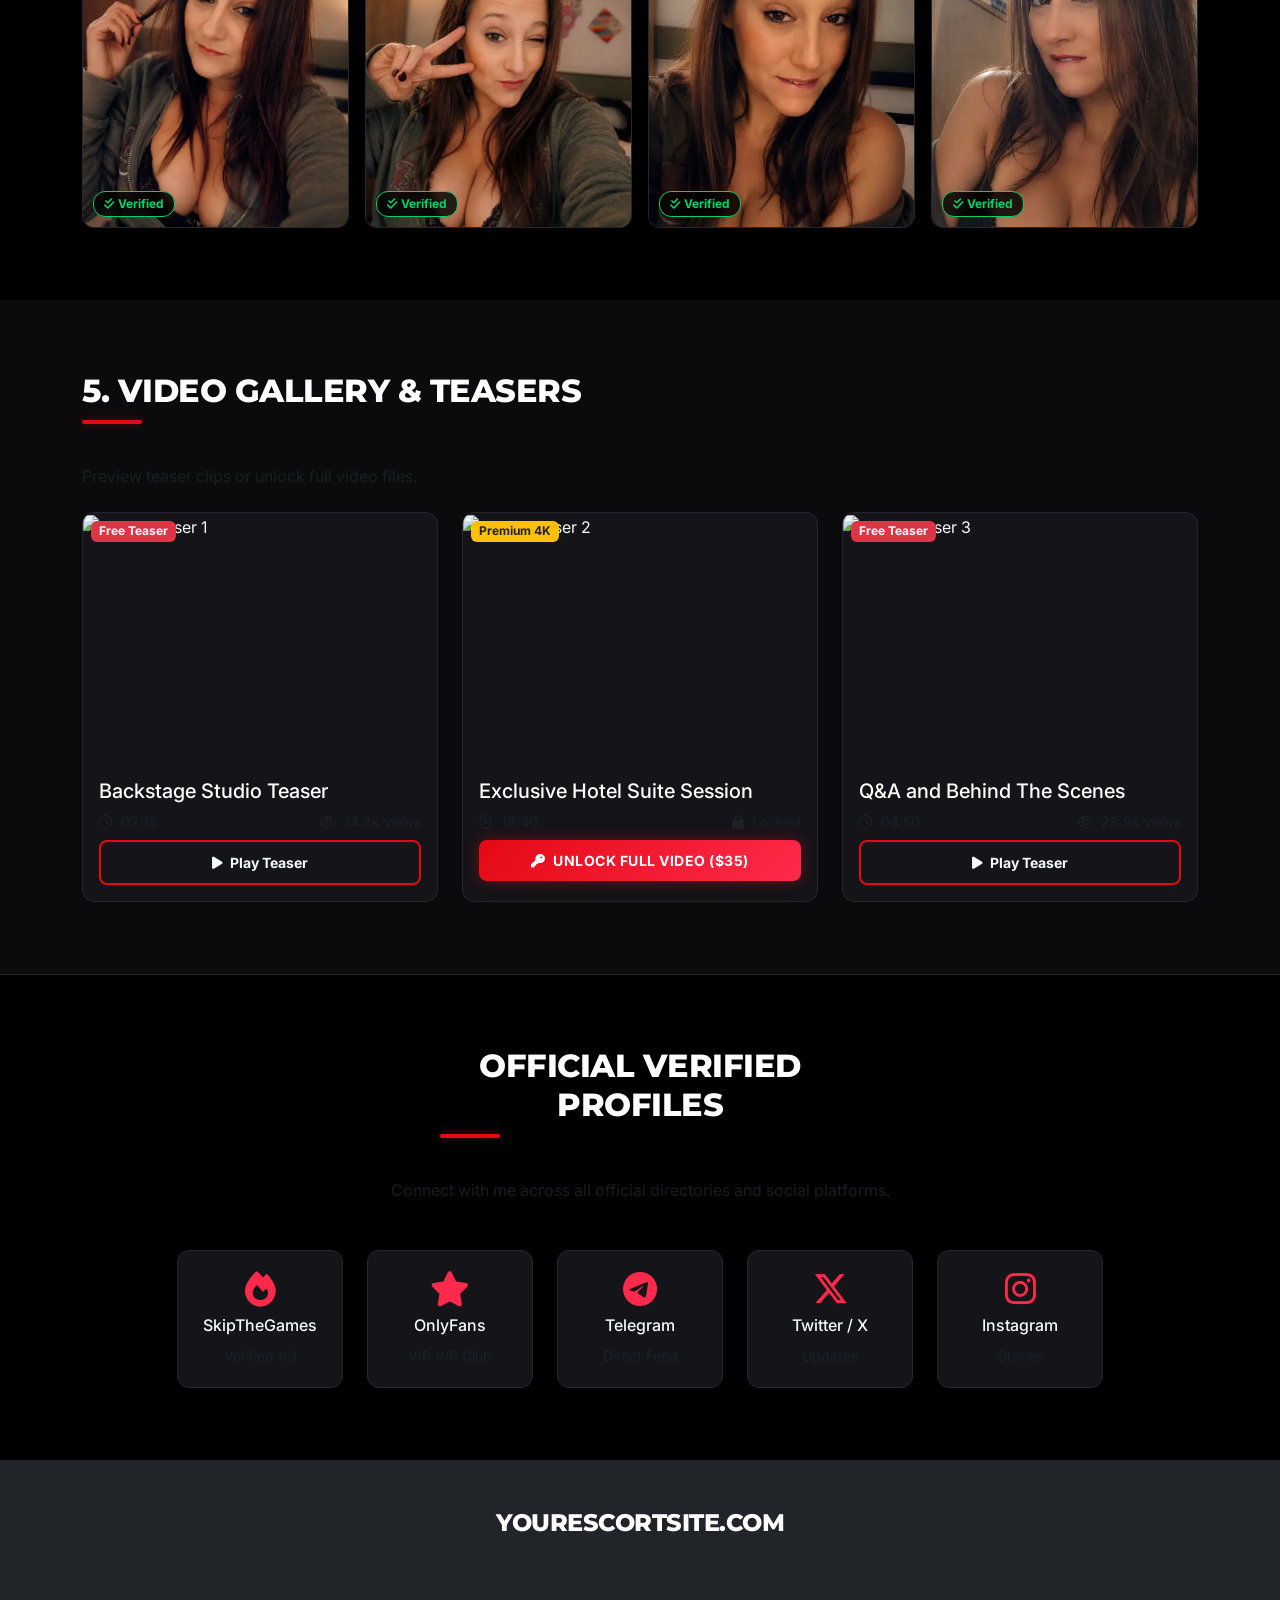
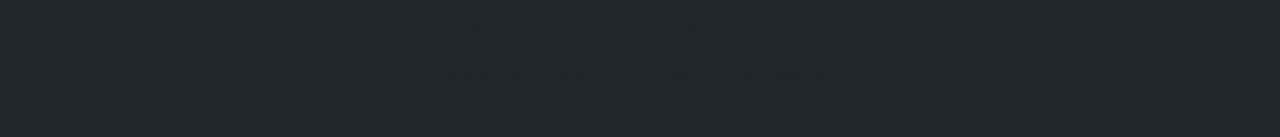
==== commit c70995e1: "Update image and   index.html" ====
--- a/index.html
+++ b/index.html
@@ -3,7 +3,7 @@
 <head>
     <meta charset="UTF-8">
     <meta name="viewport" content="width=device-width, initial-scale=1.0">
-    <title>FMALENAME.COM | Official Premium Hub & Interactive Portal</title>
+    <title>YOURESCORTSITE.COM | Official Premium Hub & Interactive Portal</title>
     <!-- Bootstrap 5 CSS -->
     <link href="https://cdn.jsdelivr.net/npm/bootstrap@5.3.2/dist/css/bootstrap.min.css" rel="stylesheet">
     <!-- FontAwesome Icons -->
@@ -373,7 +373,7 @@
                 </div>
                 <div class="col-lg-5 text-center">
                     <div class="position-relative d-inline-block">
-                        <img src="https://images.unsplash.com/photo-1534528741775-53994a69daeb?auto=format&fit=crop&w=600&q=80" alt="Model Portrait" class="img-fluid rounded-4 shadow-lg border border-danger" style="max-height: 480px; object-fit: cover;">
+                        <img src="sexy2.jpg" alt="Model Portrait" class="img-fluid rounded-4 shadow-lg border border-danger" style="max-height: 480px; object-fit: cover;">
                         <div class="verified-badge" style="font-size: 0.9rem; padding: 6px 14px; bottom: 15px; left: 15px;">
                             <i class="fa-solid fa-circle-check me-1"></i> 100% Official Verified Profile
                         </div>
@@ -385,7 +385,7 @@
 
     <section id="store" class="py-5">
         <div class="container py-4">
-            <h2 class="section-title text-white">1. Exclusive Content Store</h2>
+            <h2 class="section-fg text-white">1. Exclusive Content Store</h2>
             <p class="text-muted mb-5">Instant delivery of full-length videos, photo sets, and custom orders.</p>
 
             <div class="row g-4">
@@ -703,7 +703,7 @@
 
     <footer class="py-5 bg-dark">
         <div class="container text-center">
-            <h4 class="brand-font text-white mb-3">FMALENAME.COM</h4>
+            <h4 class="brand-font text-white mb-3">YOURESCORTSITE.COM</h4>
             <p class="text-muted small mb-4" style="max-width: 700px; margin: 0 auto;">
                 <strong>18+ / 21+ ADULT CONTENT DISCLAIMER:</strong> This website contains adult material. All models depicted are 18 years of age or older. By accessing this site, you confirm you are of legal age in your jurisdiction.
             </p>
@@ -713,7 +713,7 @@
                 <a href="#" class="text-muted text-decoration-none">18 U.S.C. 2257 Compliance</a>
                 <a href="#" class="text-muted text-decoration-none">Contact / Support</a>
             </div>
-            <p class="text-muted x-small mb-0">&copy; 2026 FMALENAME.COM. All Rights Reserved.</p>
+            <p class="text-muted x-small mb-0">&copy; 2026 YOURESCORTSITE.COM All Rights Reserved.</p>
         </div>
     </footer>
 
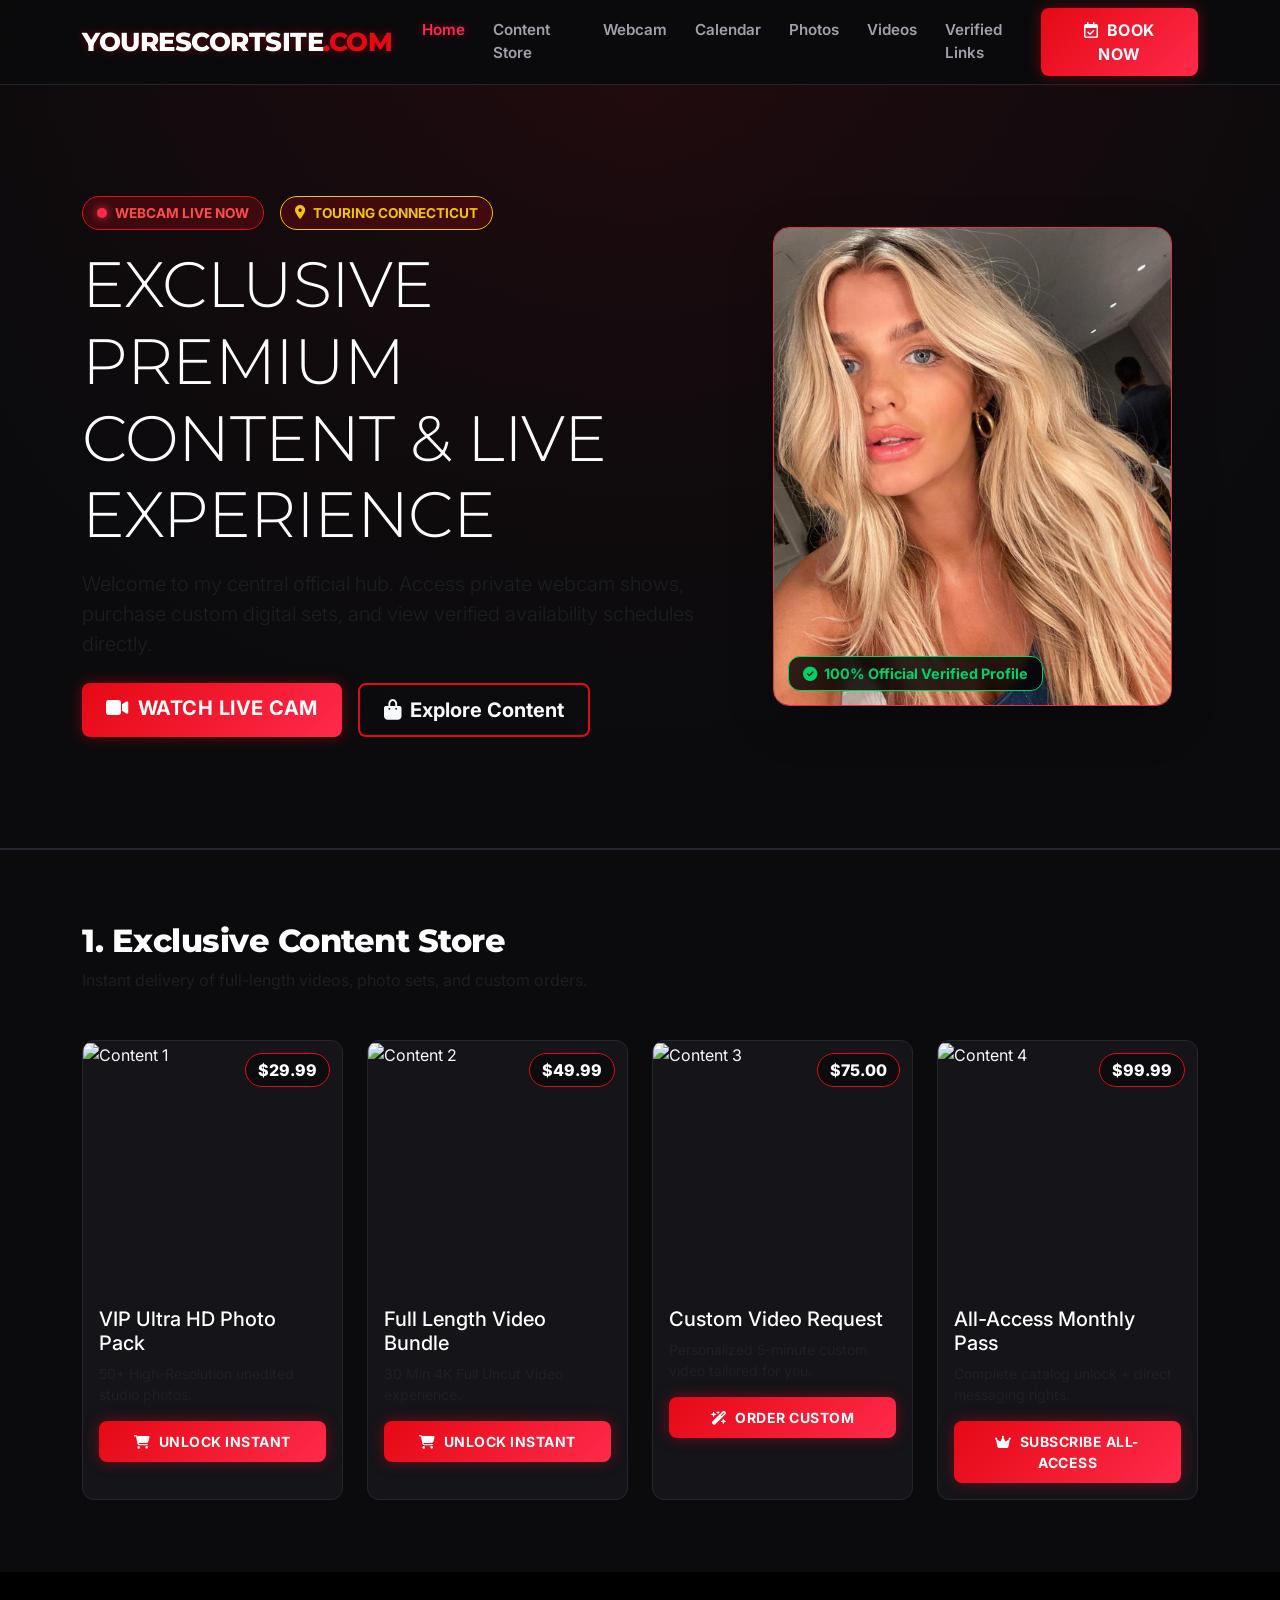
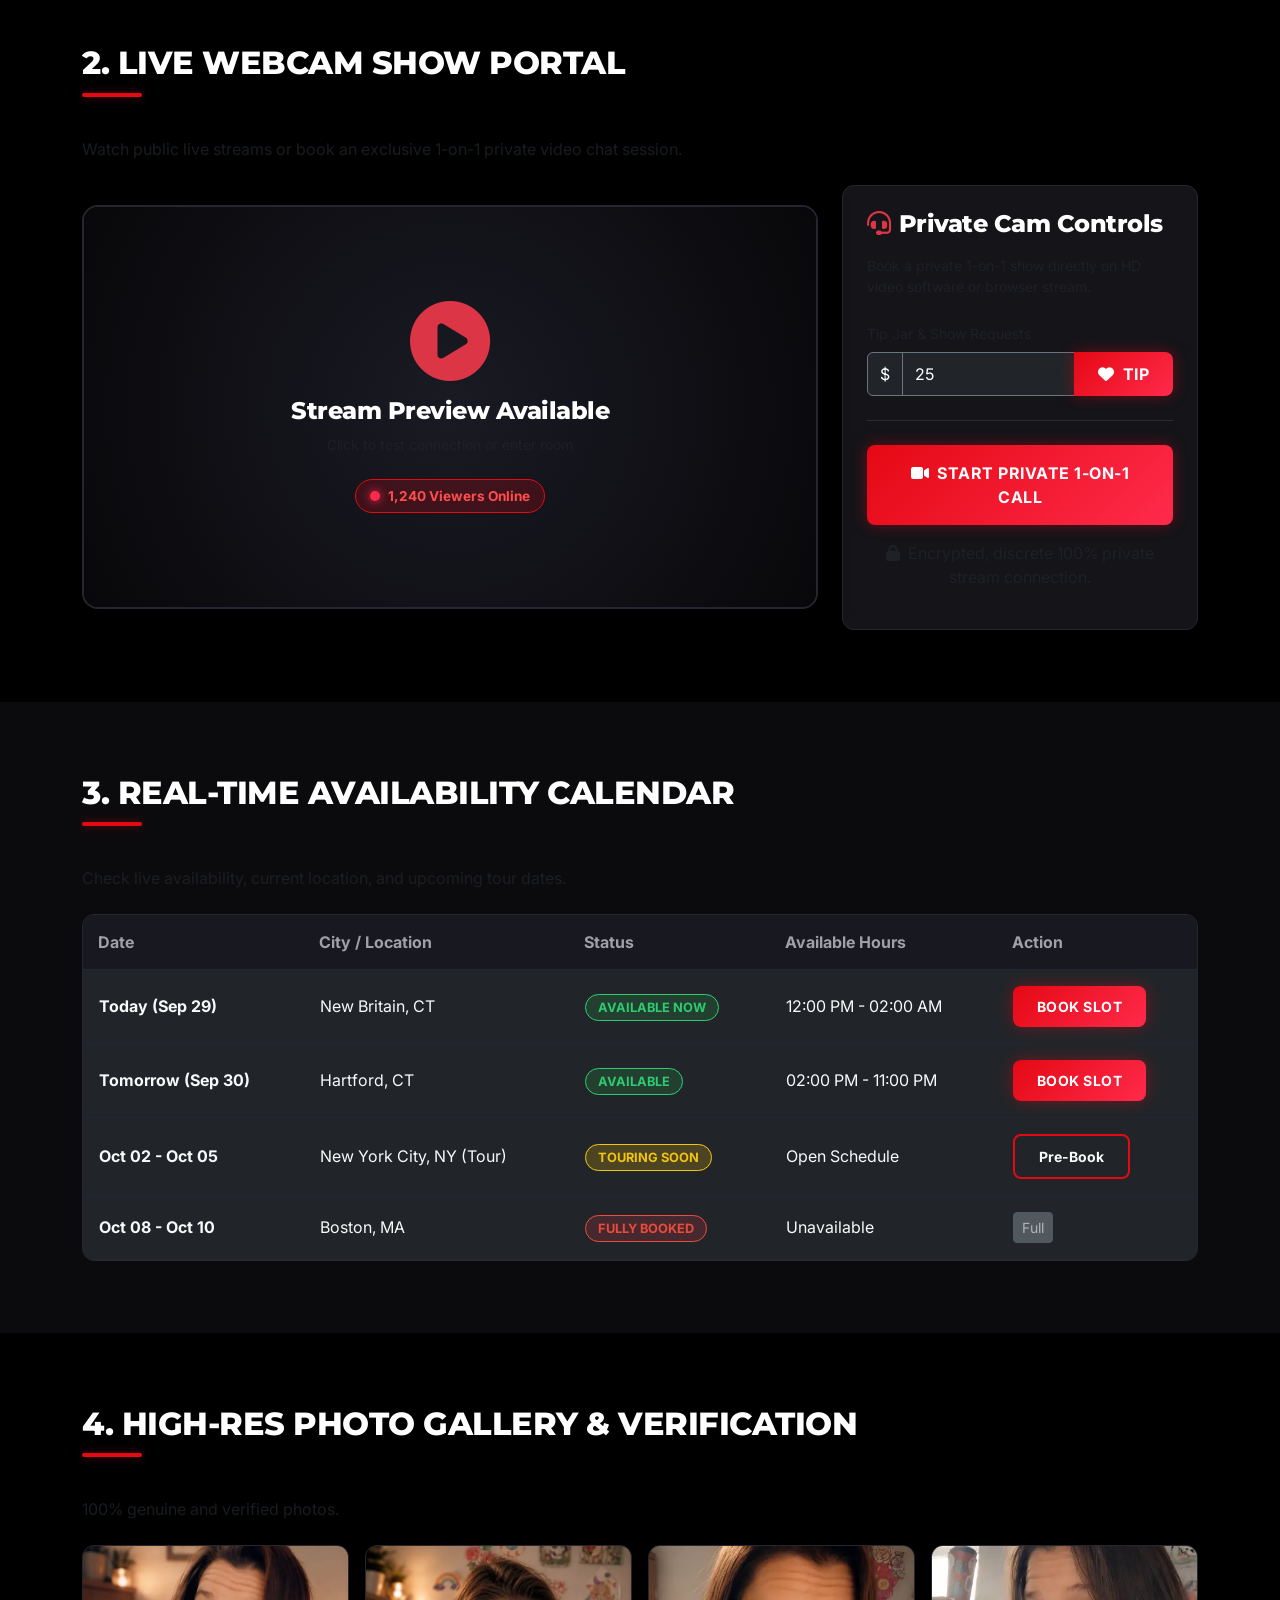
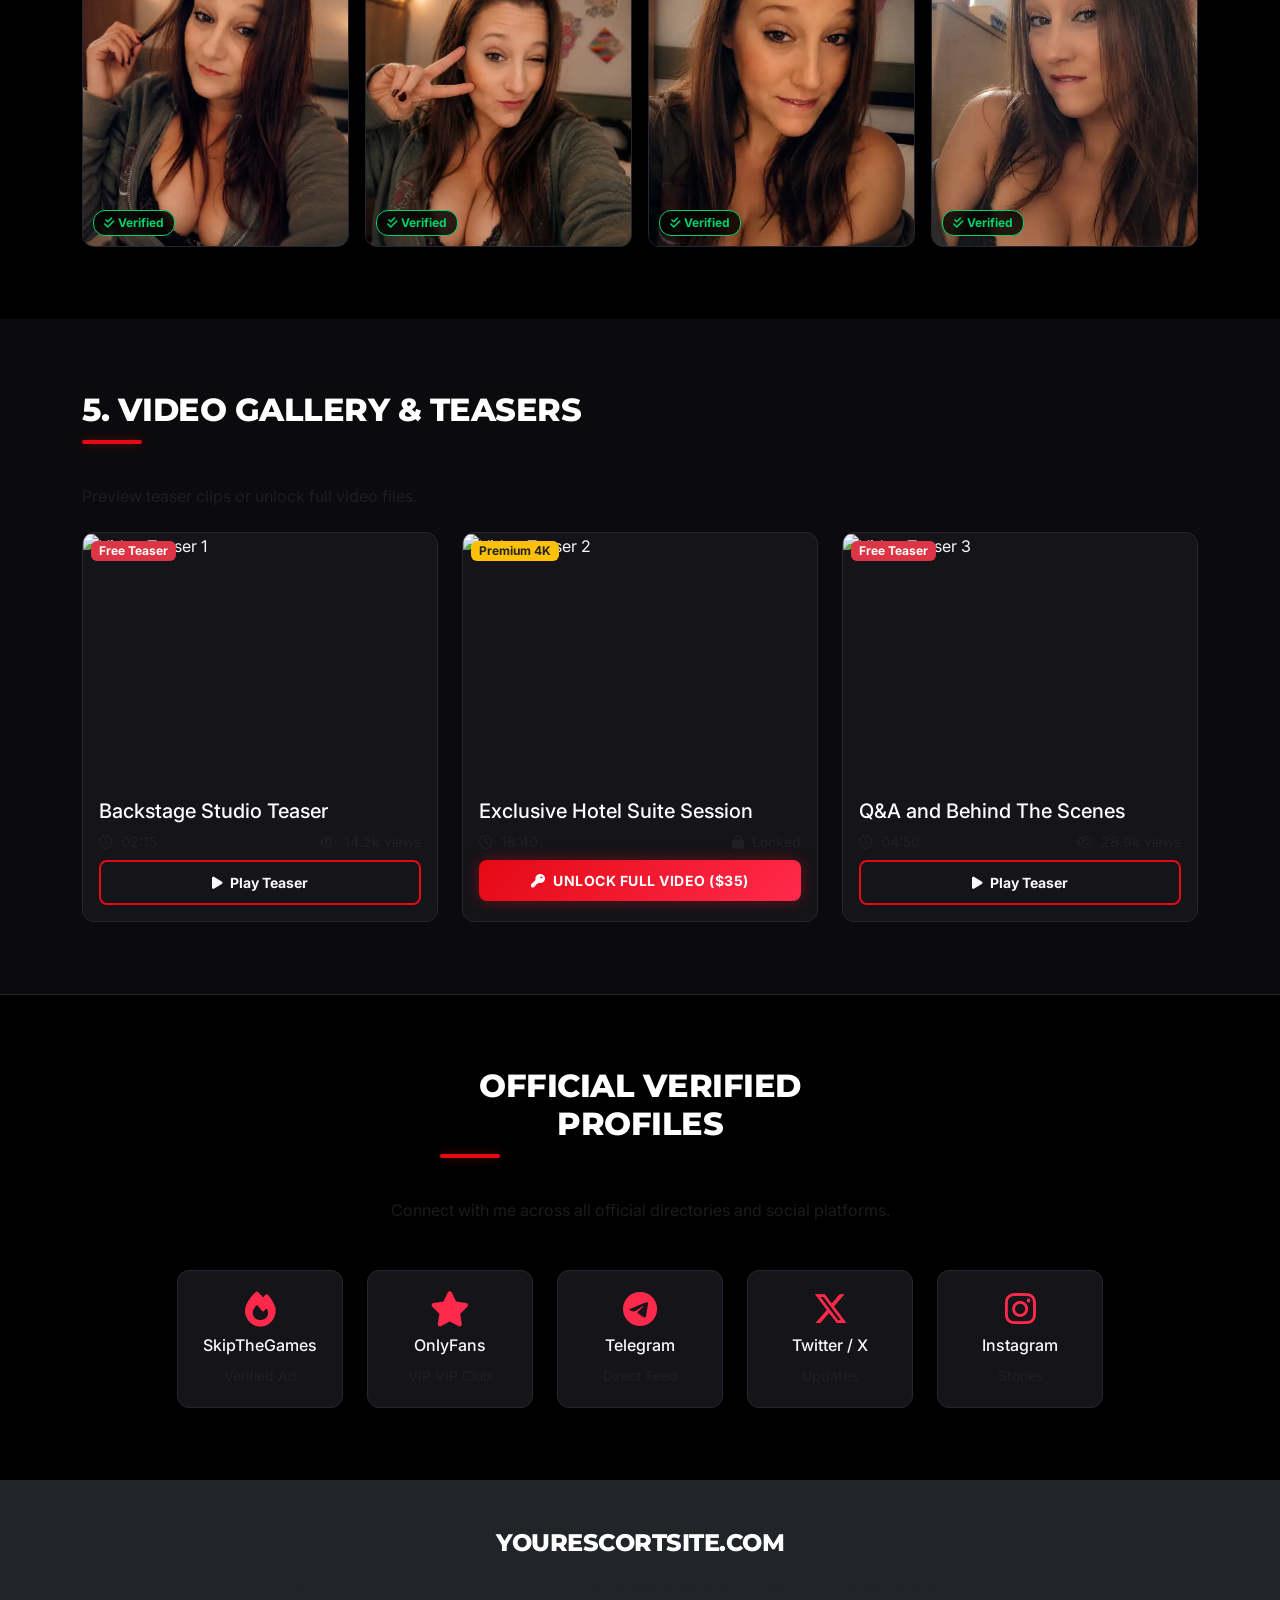
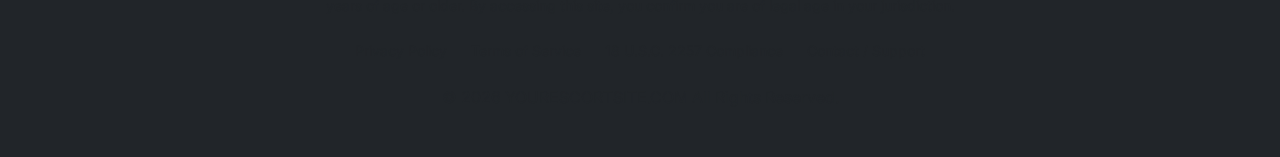
==== commit 88b515b3: "Update site name  index.html Changed site name to yourescortsite.com" ====
--- a/index.html
+++ b/index.html
@@ -331,7 +331,7 @@
     <nav class="navbar navbar-expand-lg sticky-top navbar-dark">
         <div class="container">
             <a class="navbar-brand brand-font" href="#">
-                FMALENAME<span>.COM</span>
+              YOURESCORTSITE<span>.COM</span>
             </a>
             <button class="navbar-toggler" type="button" data-bs-toggle="collapse" data-bs-target="#navbarContent">
                 <span class="navbar-toggler-icon"></span>
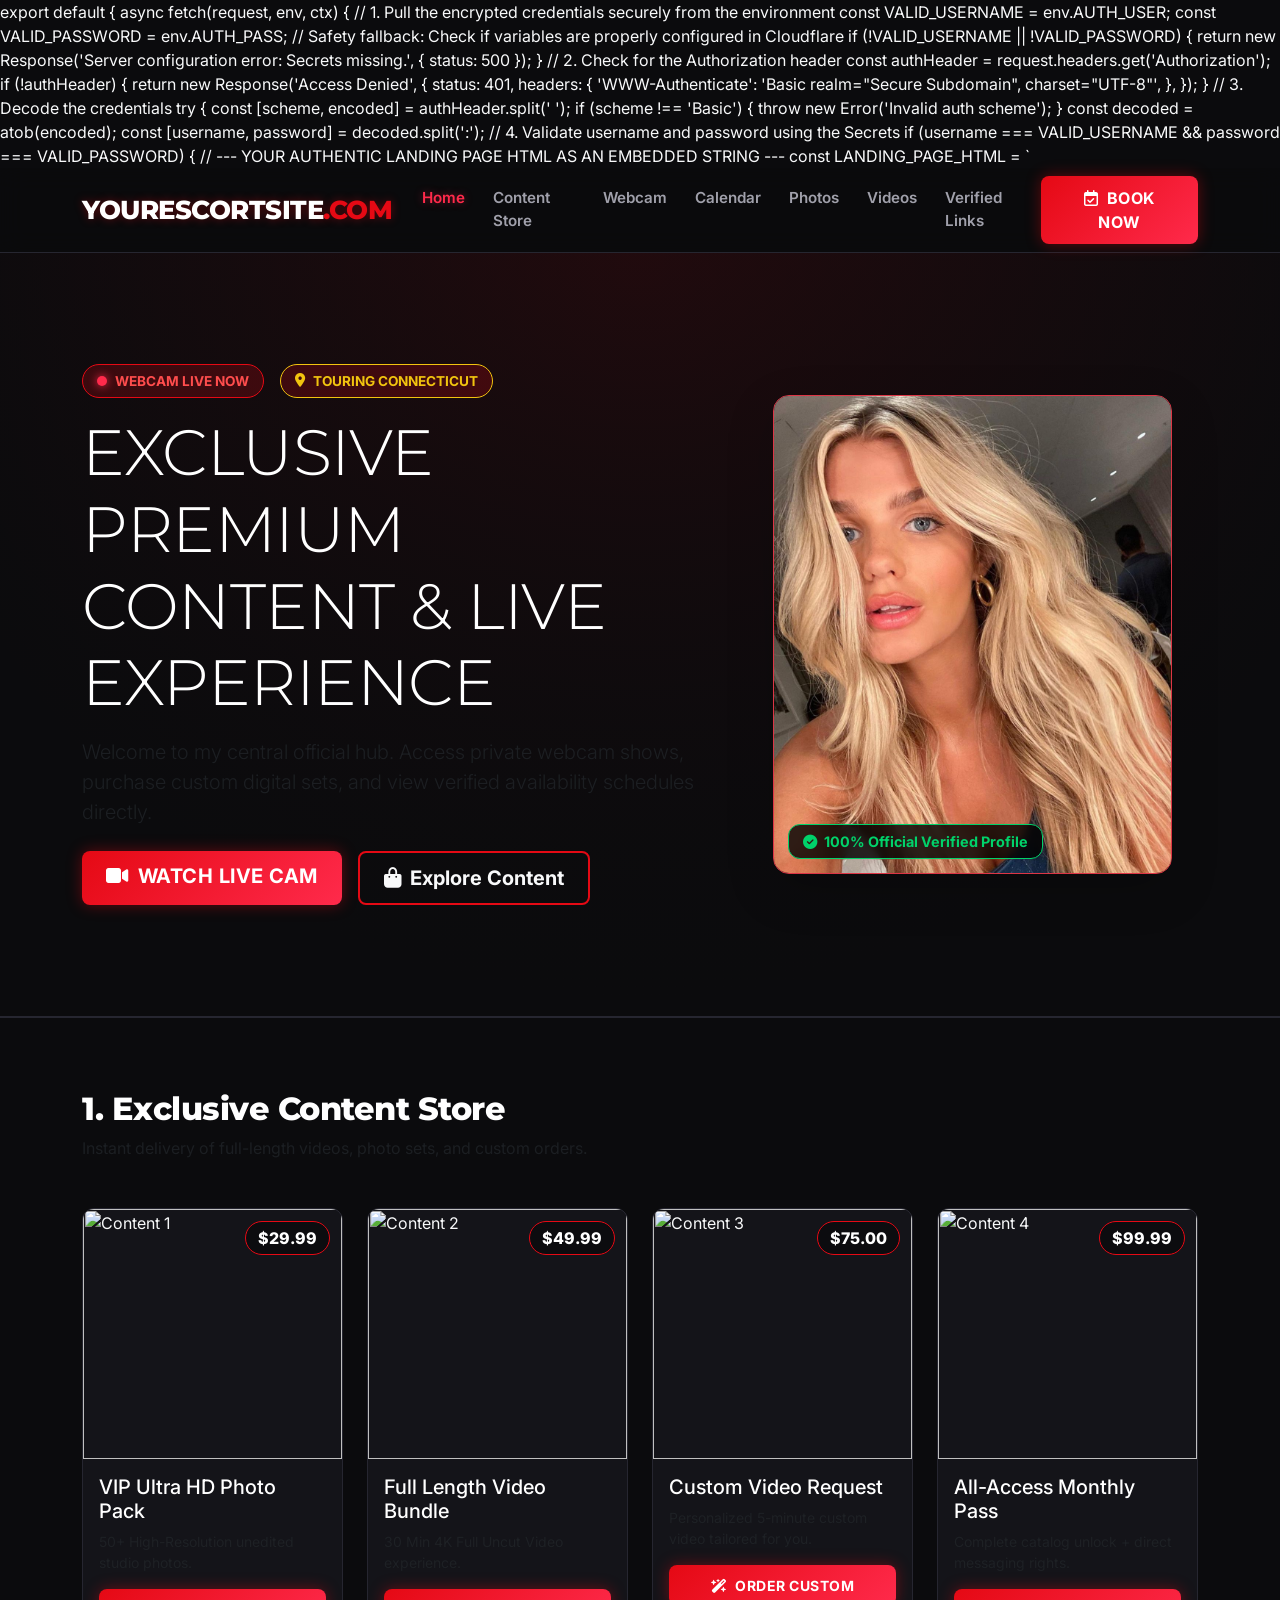
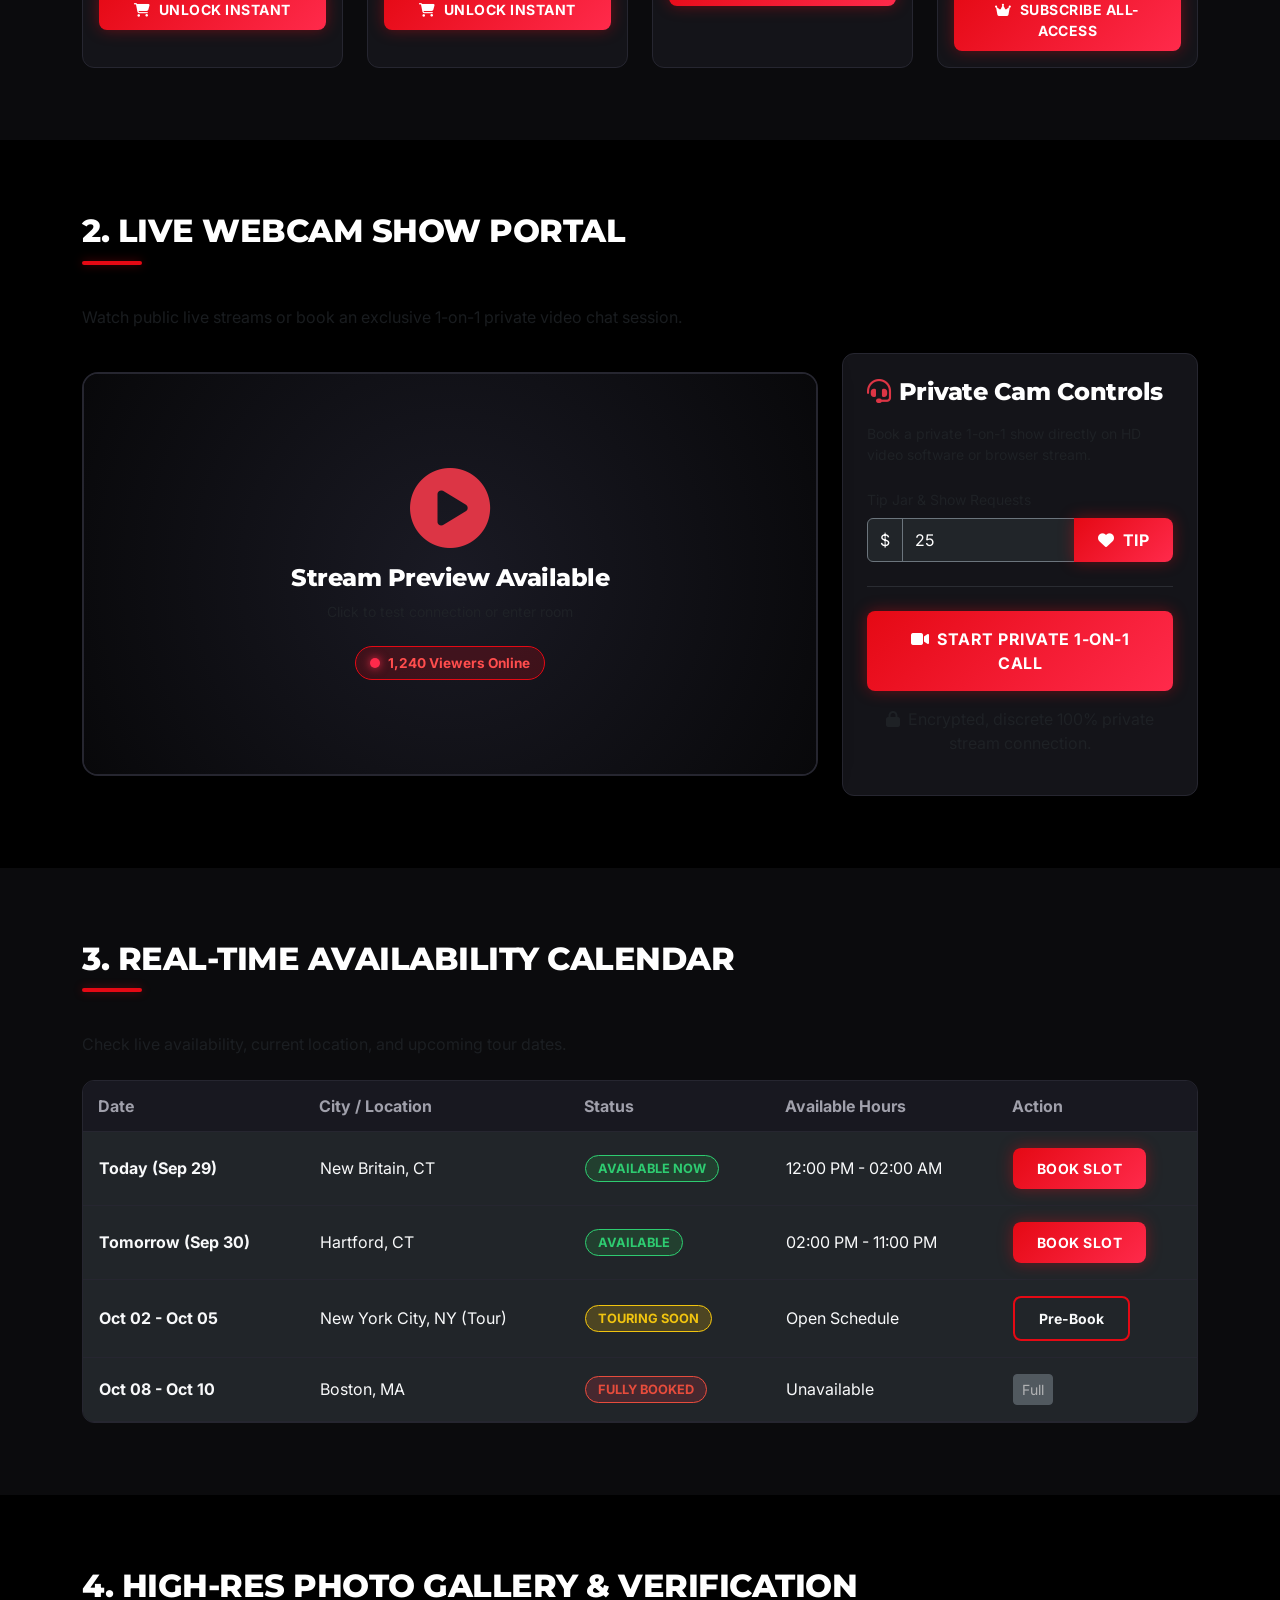
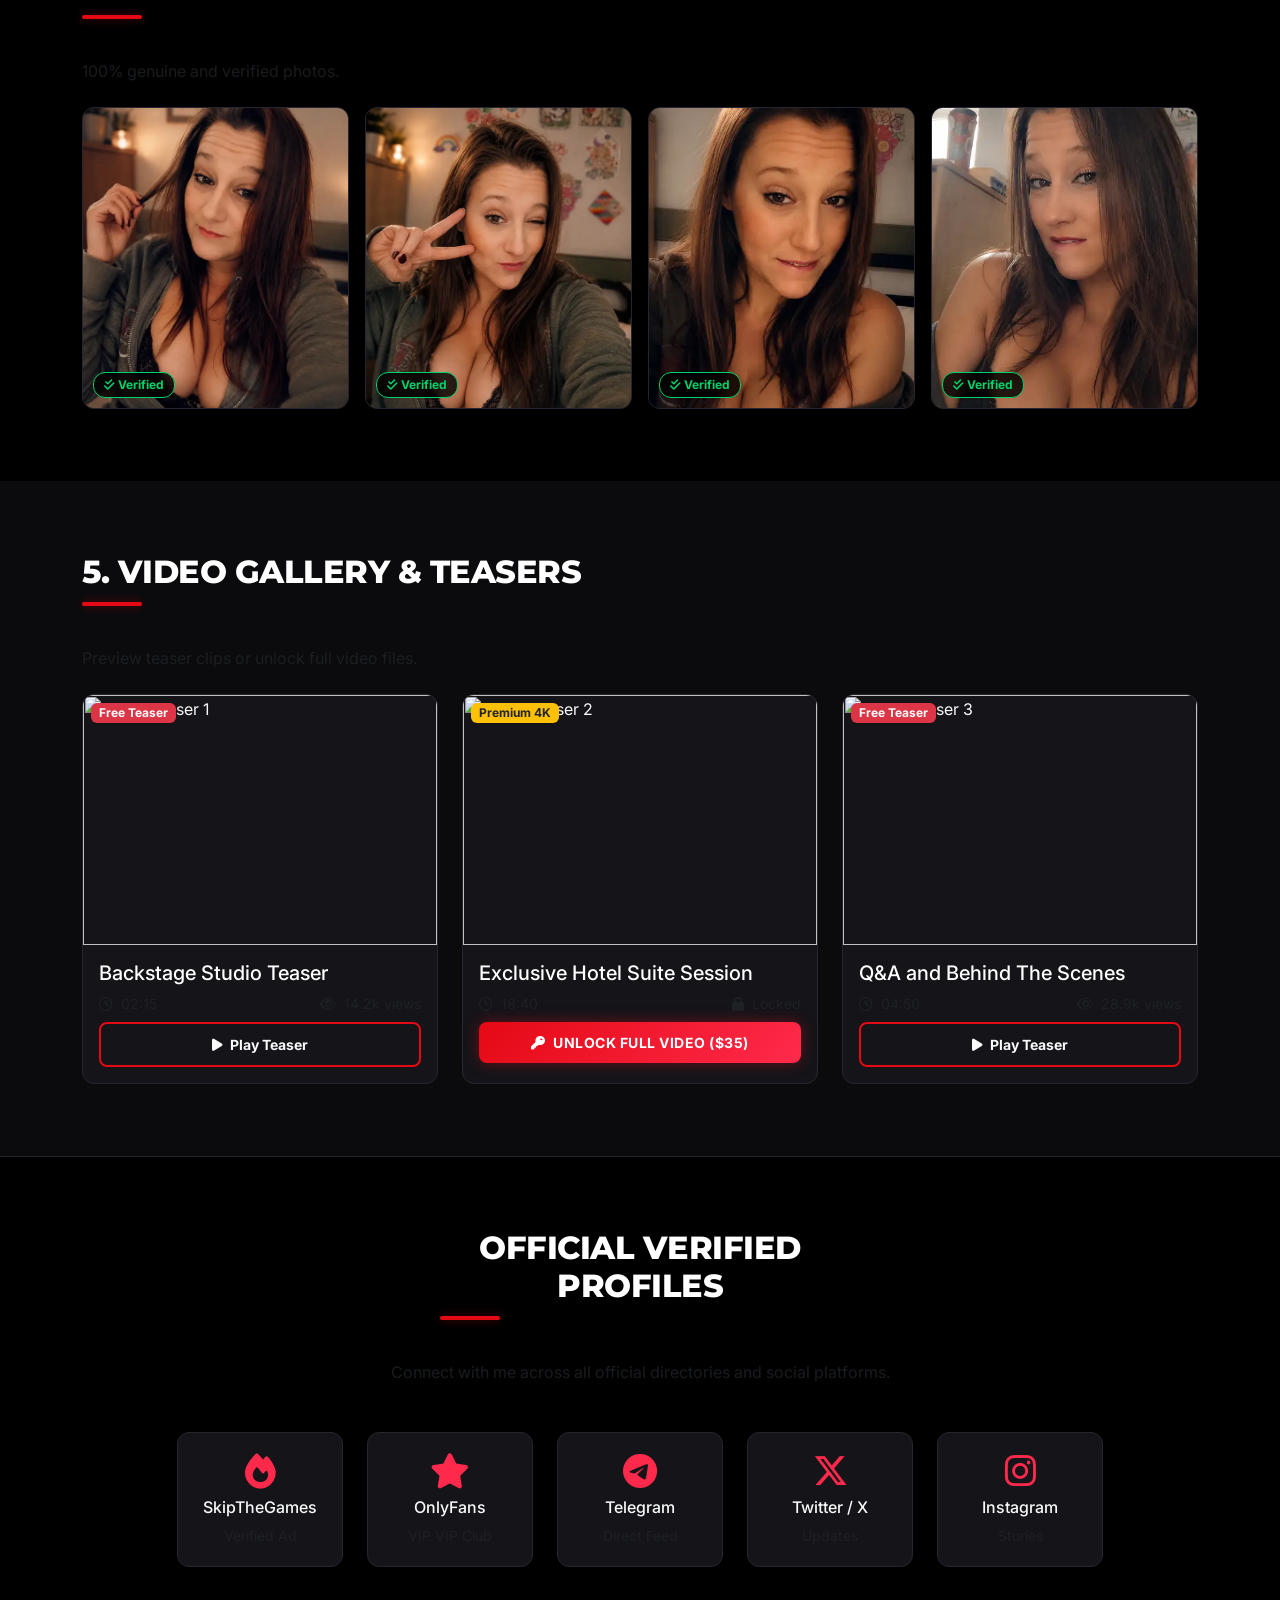
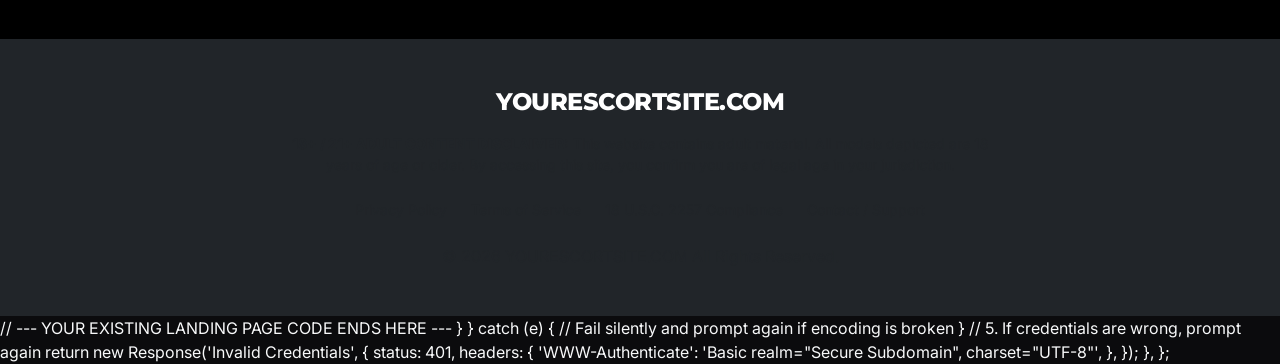
==== commit 5b47065a: "Add files via upload" ====
--- a/index.html
+++ b/index.html
@@ -1,7 +1,44 @@
-<!DOCTYPE html>
-<html lang="en">
-<head>
-    <meta charset="UTF-8">
+export default {
+  async fetch(request, env, ctx) {
+    // 1. Pull the encrypted credentials securely from the environment
+    const VALID_USERNAME = env.AUTH_USER;
+    const VALID_PASSWORD = env.AUTH_PASS;
+
+    // Safety fallback: Check if variables are properly configured in Cloudflare
+    if (!VALID_USERNAME || !VALID_PASSWORD) {
+      return new Response('Server configuration error: Secrets missing.', { status: 500 });
+    }
+
+    // 2. Check for the Authorization header
+    const authHeader = request.headers.get('Authorization');
+
+    if (!authHeader) {
+      return new Response('Access Denied', {
+        status: 401,
+        headers: {
+          'WWW-Authenticate': 'Basic realm="Secure Subdomain", charset="UTF-8"',
+        },
+      });
+    }
+
+    // 3. Decode the credentials
+    try {
+      const [scheme, encoded] = authHeader.split(' ');
+      if (scheme !== 'Basic') {
+        throw new Error('Invalid auth scheme');
+      }
+
+      const decoded = atob(encoded);
+      const [username, password] = decoded.split(':');
+
+      // 4. Validate username and password using the Secrets
+      if (username === VALID_USERNAME && password === VALID_PASSWORD) {
+        
+        // --- YOUR AUTHENTIC LANDING PAGE HTML AS AN EMBEDDED STRING ---
+		const LANDING_PAGE_HTML = `<!DOCTYPE html>
+		<html lang="en">
+		<head>
+		<meta charset="UTF-8">
     <meta name="viewport" content="width=device-width, initial-scale=1.0">
     <title>YOURESCORTSITE.COM | Official Premium Hub & Interactive Portal</title>
     <!-- Bootstrap 5 CSS -->
@@ -784,3 +821,19 @@
     </script>
 </body>
 </html>
+        // --- YOUR EXISTING LANDING PAGE CODE ENDS HERE ---
+
+      }
+    } catch (e) {
+      // Fail silently and prompt again if encoding is broken
+    }
+
+    // 5. If credentials are wrong, prompt again
+    return new Response('Invalid Credentials', {
+      status: 401,
+      headers: {
+        'WWW-Authenticate': 'Basic realm="Secure Subdomain", charset="UTF-8"',
+      },
+    });
+  },
+};
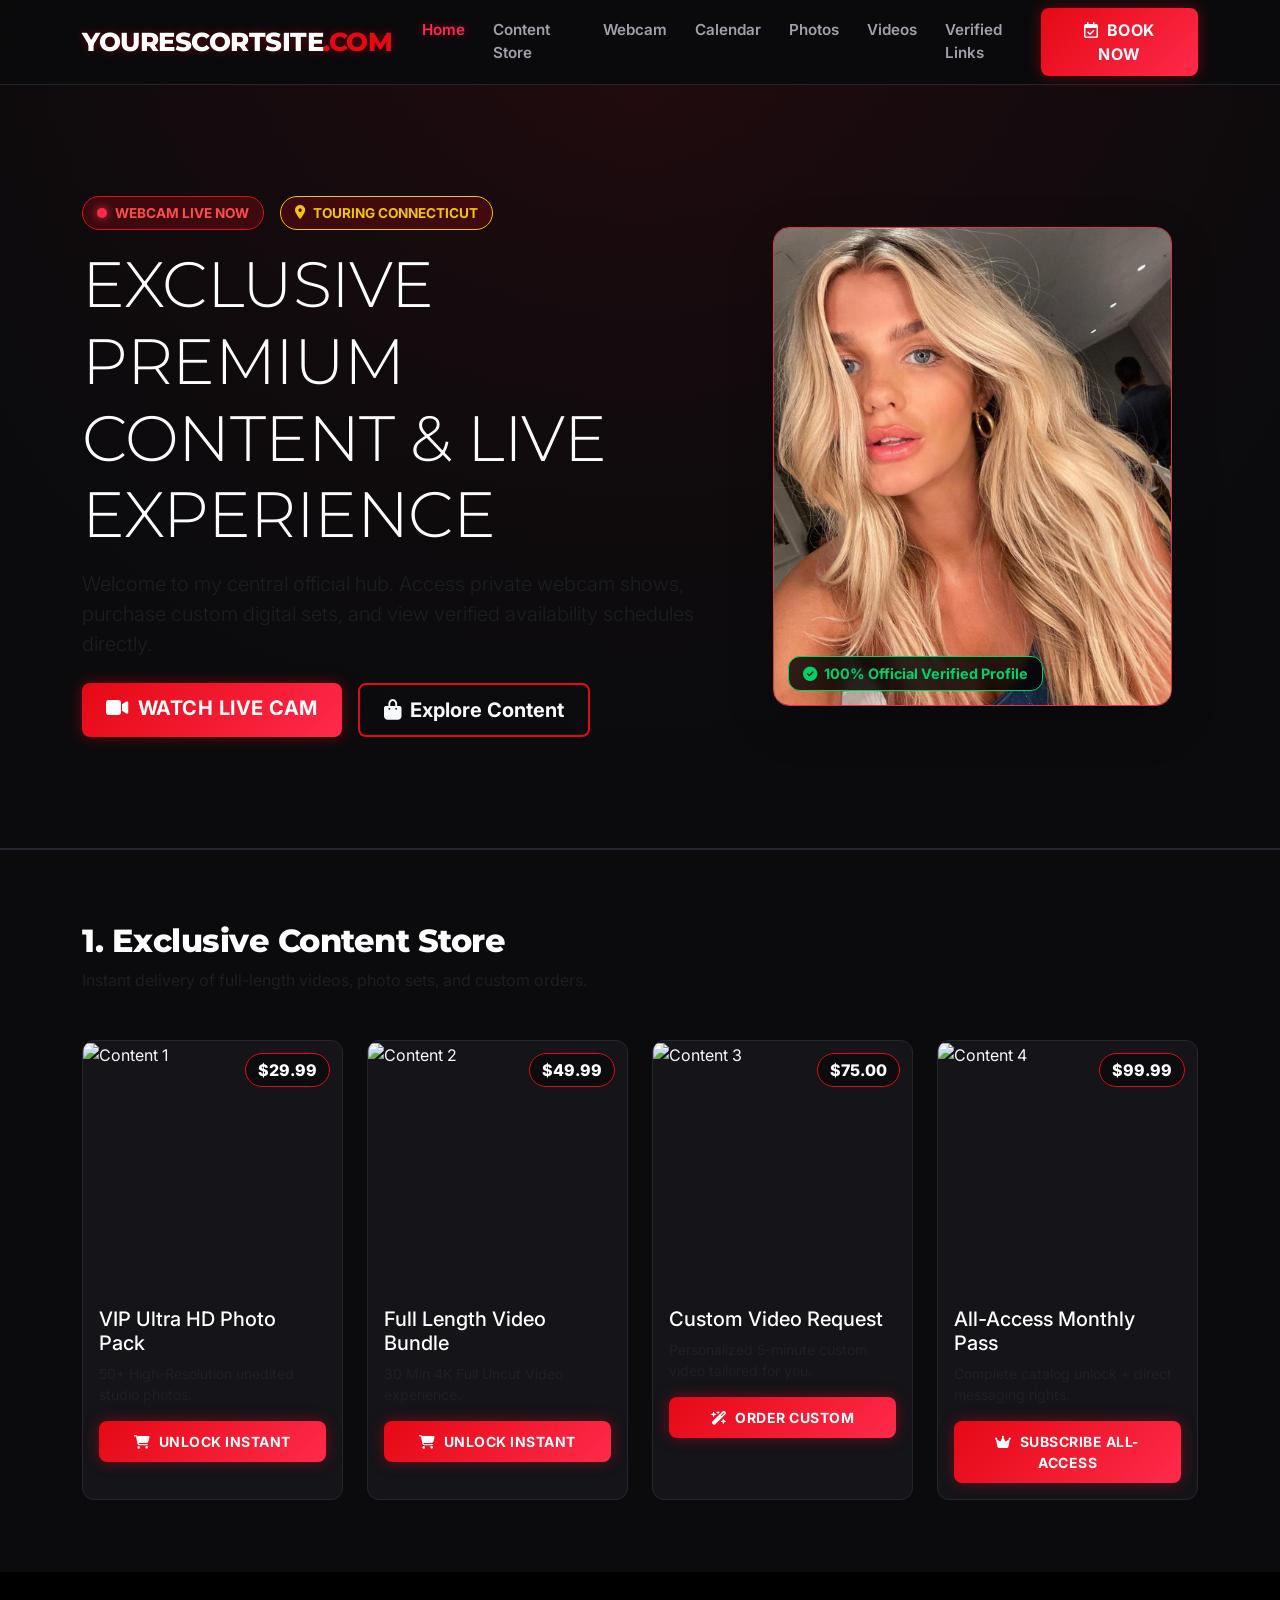
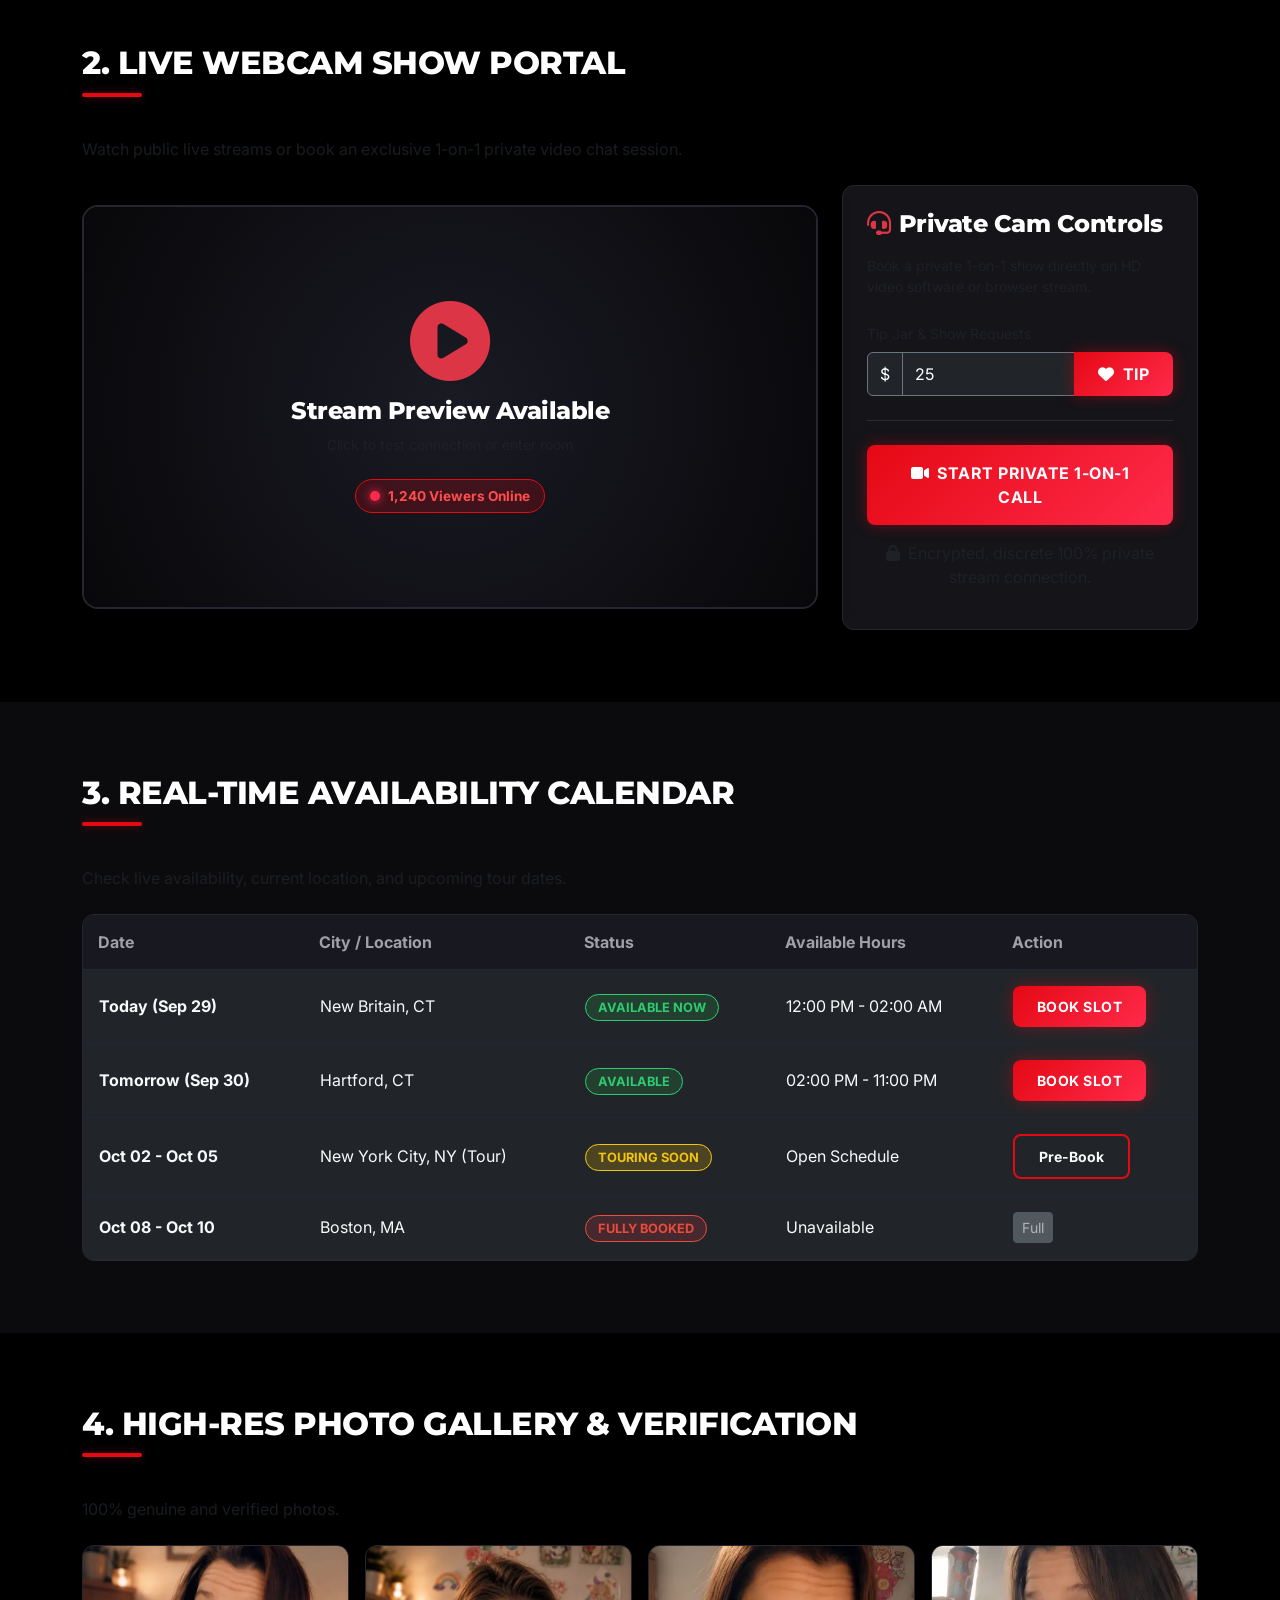
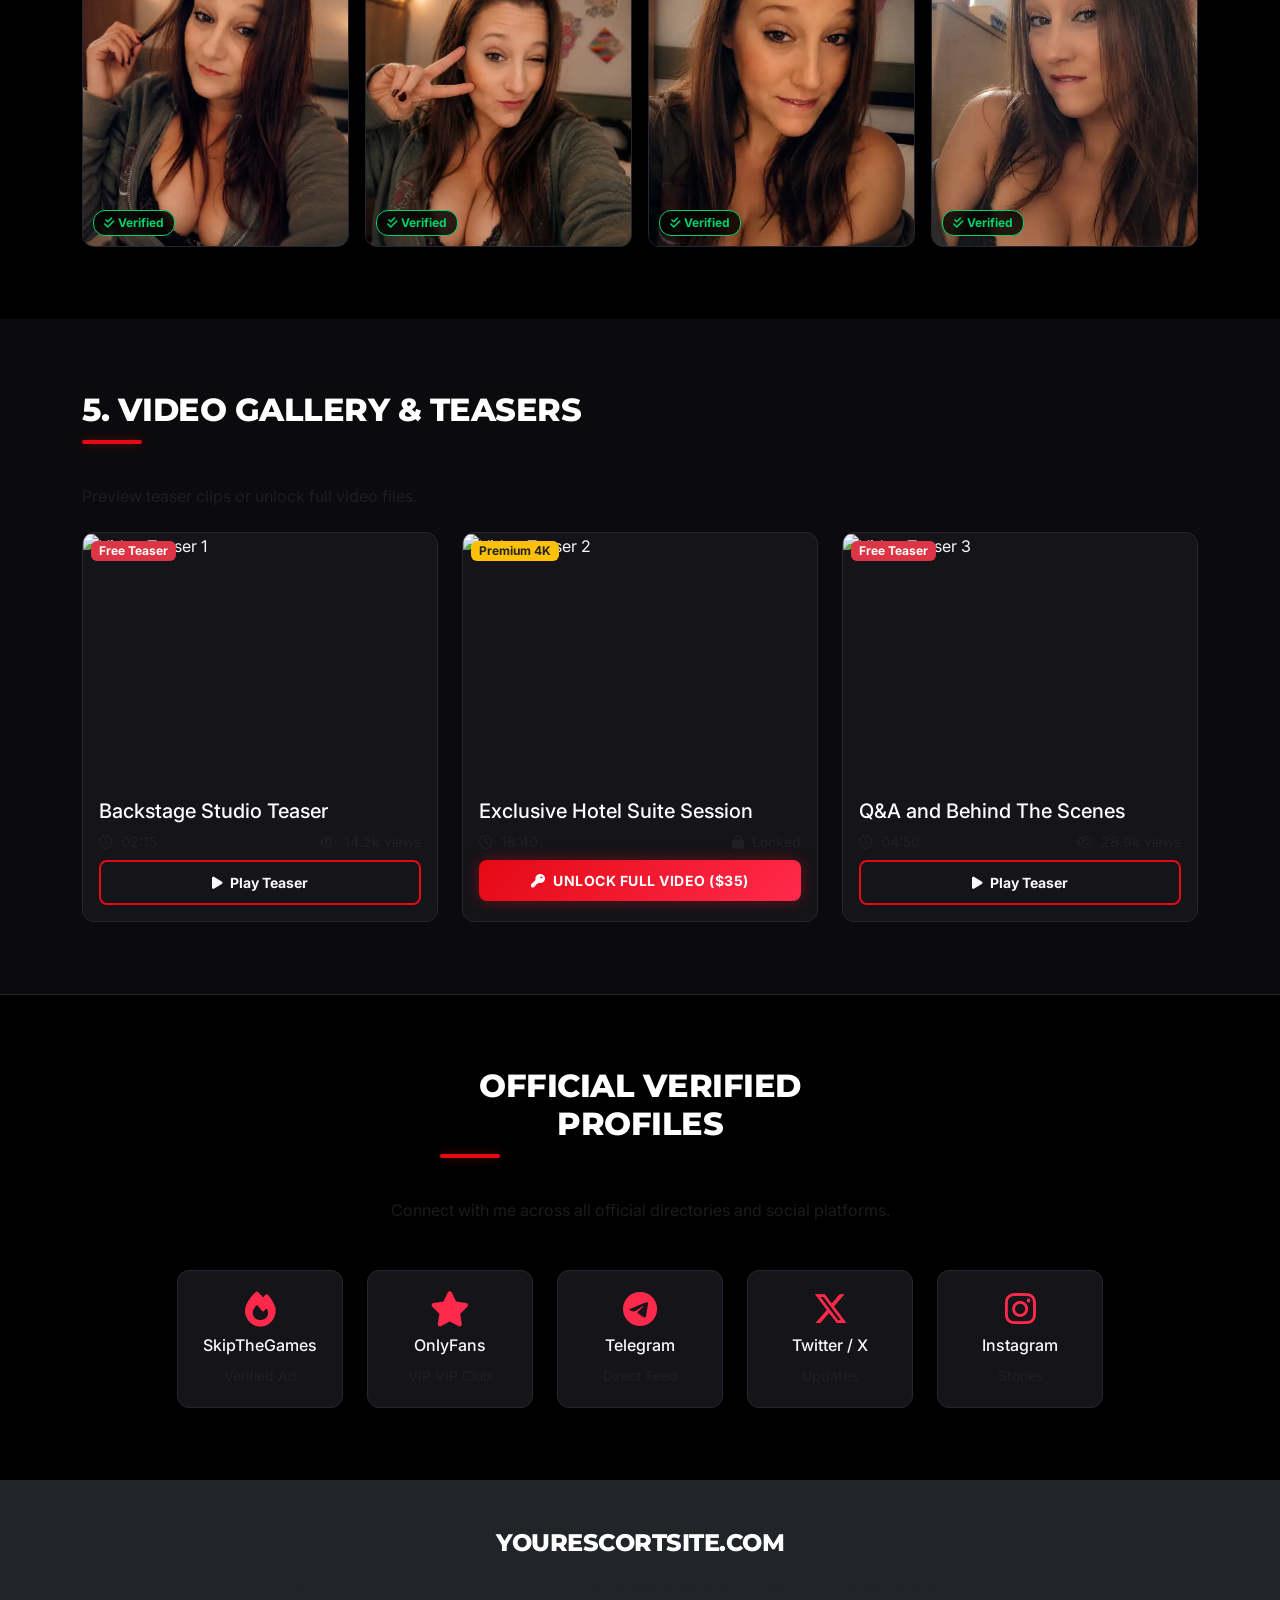
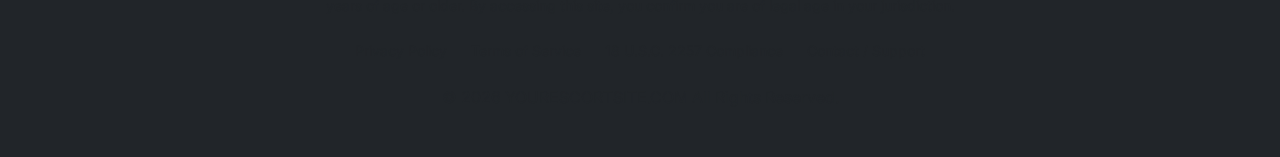
==== commit a75a5e0e: "Add files via upload" ====
--- a/index.html
+++ b/index.html
@@ -1,44 +1,7 @@
-export default {
-  async fetch(request, env, ctx) {
-    // 1. Pull the encrypted credentials securely from the environment
-    const VALID_USERNAME = env.AUTH_USER;
-    const VALID_PASSWORD = env.AUTH_PASS;
-
-    // Safety fallback: Check if variables are properly configured in Cloudflare
-    if (!VALID_USERNAME || !VALID_PASSWORD) {
-      return new Response('Server configuration error: Secrets missing.', { status: 500 });
-    }
-
-    // 2. Check for the Authorization header
-    const authHeader = request.headers.get('Authorization');
-
-    if (!authHeader) {
-      return new Response('Access Denied', {
-        status: 401,
-        headers: {
-          'WWW-Authenticate': 'Basic realm="Secure Subdomain", charset="UTF-8"',
-        },
-      });
-    }
-
-    // 3. Decode the credentials
-    try {
-      const [scheme, encoded] = authHeader.split(' ');
-      if (scheme !== 'Basic') {
-        throw new Error('Invalid auth scheme');
-      }
-
-      const decoded = atob(encoded);
-      const [username, password] = decoded.split(':');
-
-      // 4. Validate username and password using the Secrets
-      if (username === VALID_USERNAME && password === VALID_PASSWORD) {
-        
-        // --- YOUR AUTHENTIC LANDING PAGE HTML AS AN EMBEDDED STRING ---
-		const LANDING_PAGE_HTML = `<!DOCTYPE html>
-		<html lang="en">
-		<head>
-		<meta charset="UTF-8">
+<!DOCTYPE html>
+<html lang="en">
+<head>
+    <meta charset="UTF-8">
     <meta name="viewport" content="width=device-width, initial-scale=1.0">
     <title>YOURESCORTSITE.COM | Official Premium Hub & Interactive Portal</title>
     <!-- Bootstrap 5 CSS -->
@@ -821,19 +784,3 @@
     </script>
 </body>
 </html>
-        // --- YOUR EXISTING LANDING PAGE CODE ENDS HERE ---
-
-      }
-    } catch (e) {
-      // Fail silently and prompt again if encoding is broken
-    }
-
-    // 5. If credentials are wrong, prompt again
-    return new Response('Invalid Credentials', {
-      status: 401,
-      headers: {
-        'WWW-Authenticate': 'Basic realm="Secure Subdomain", charset="UTF-8"',
-      },
-    });
-  },
-};
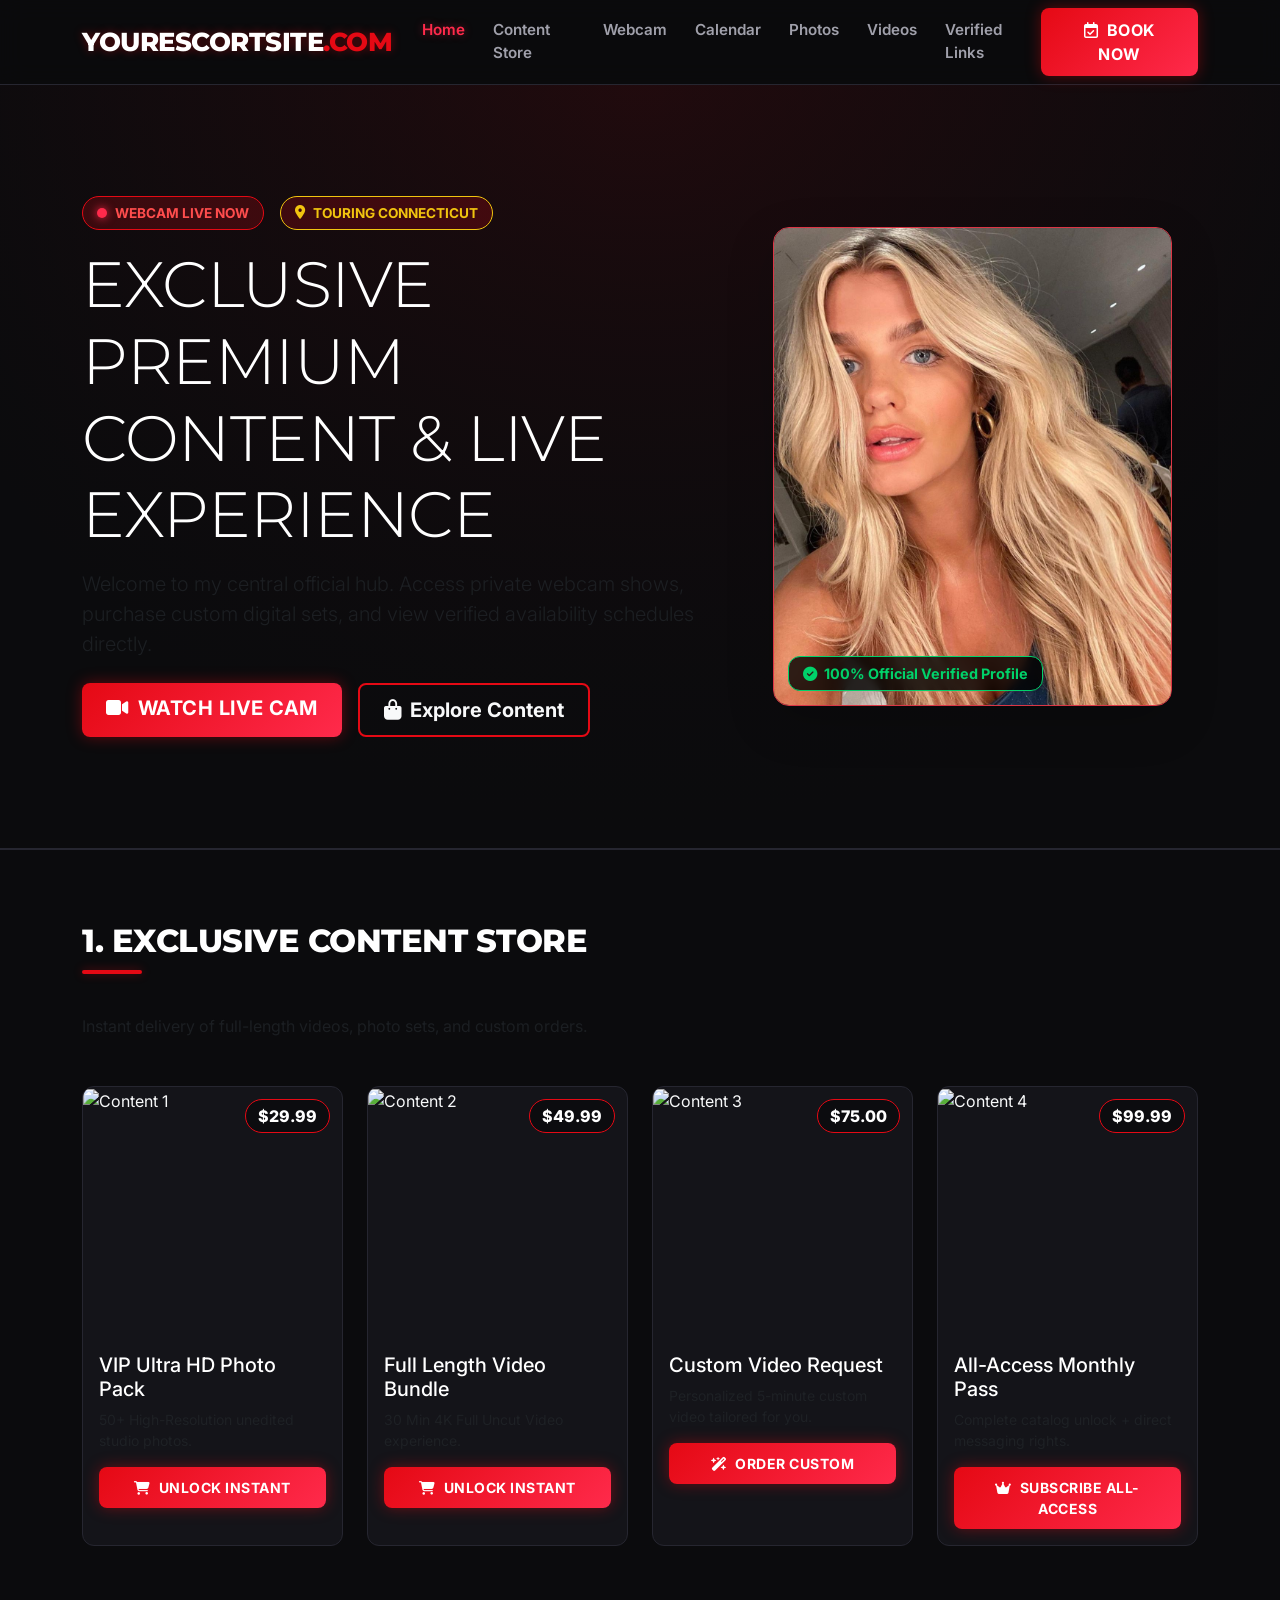
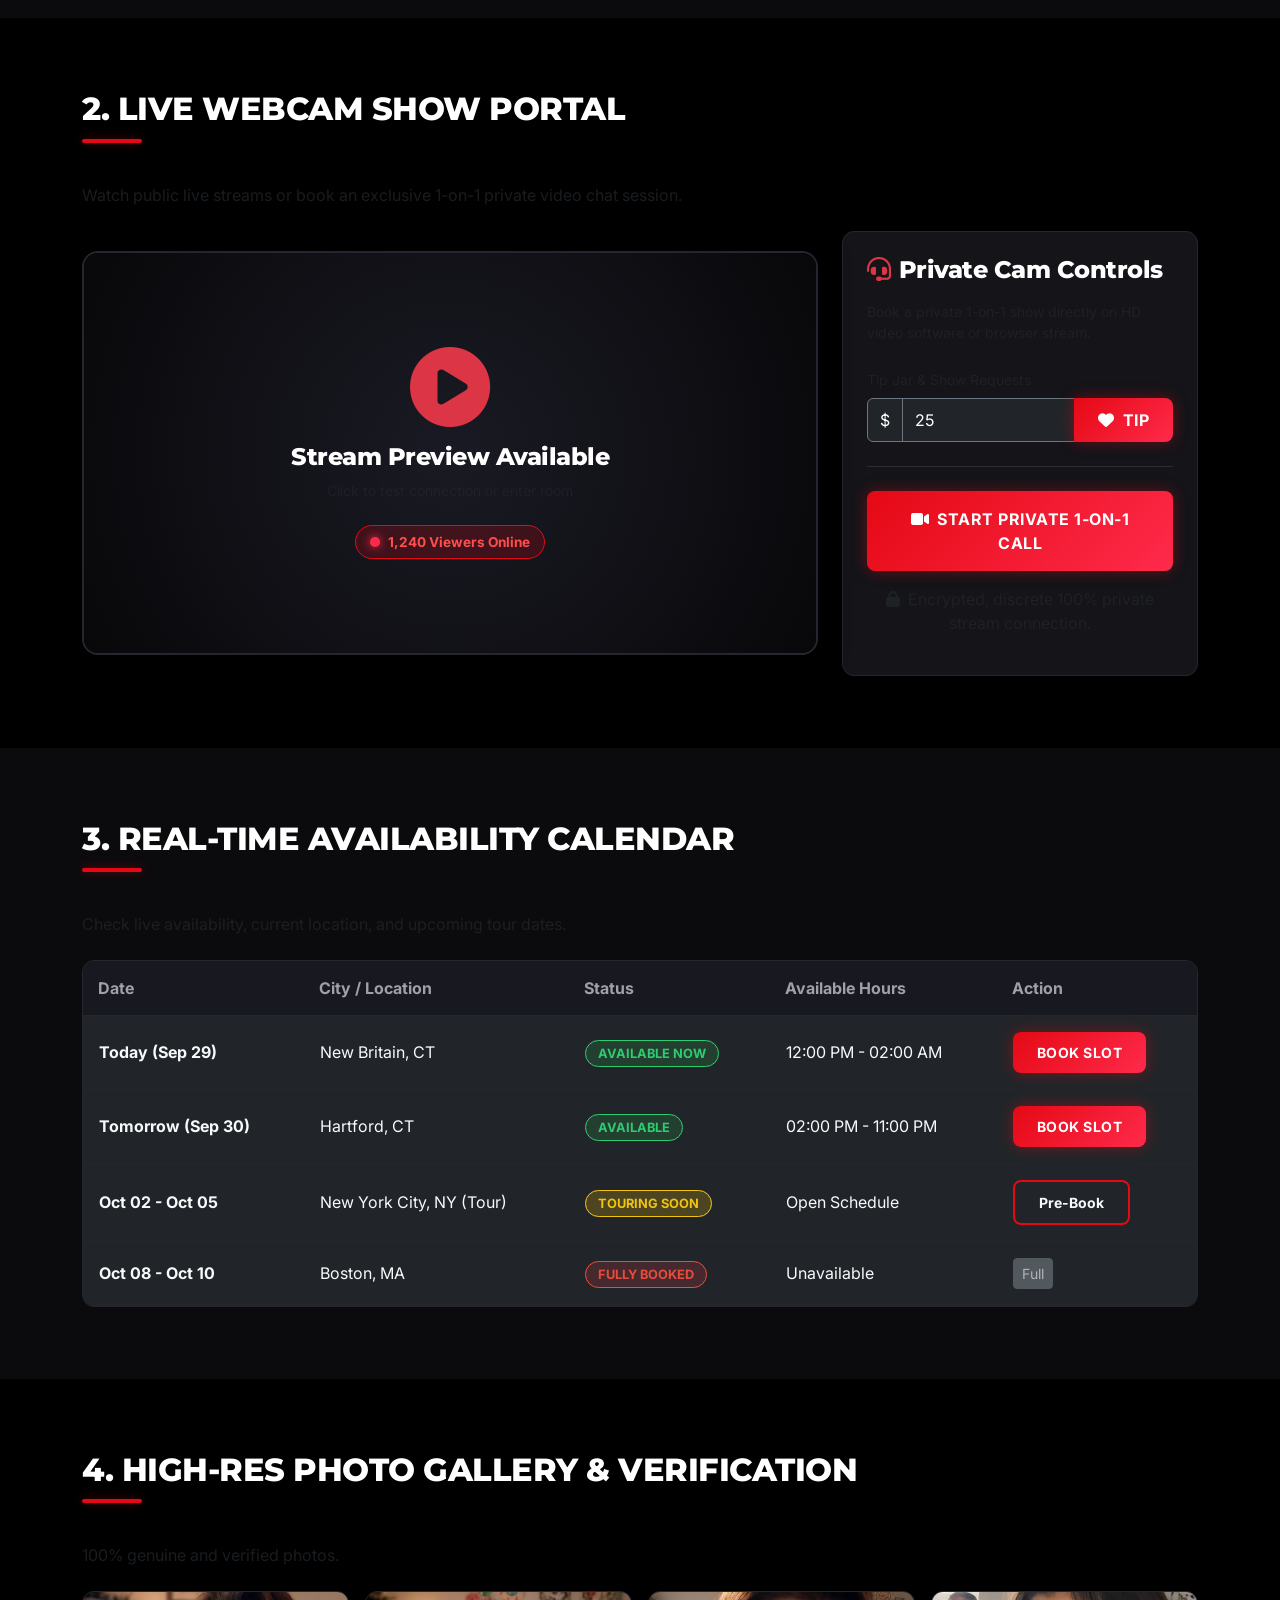
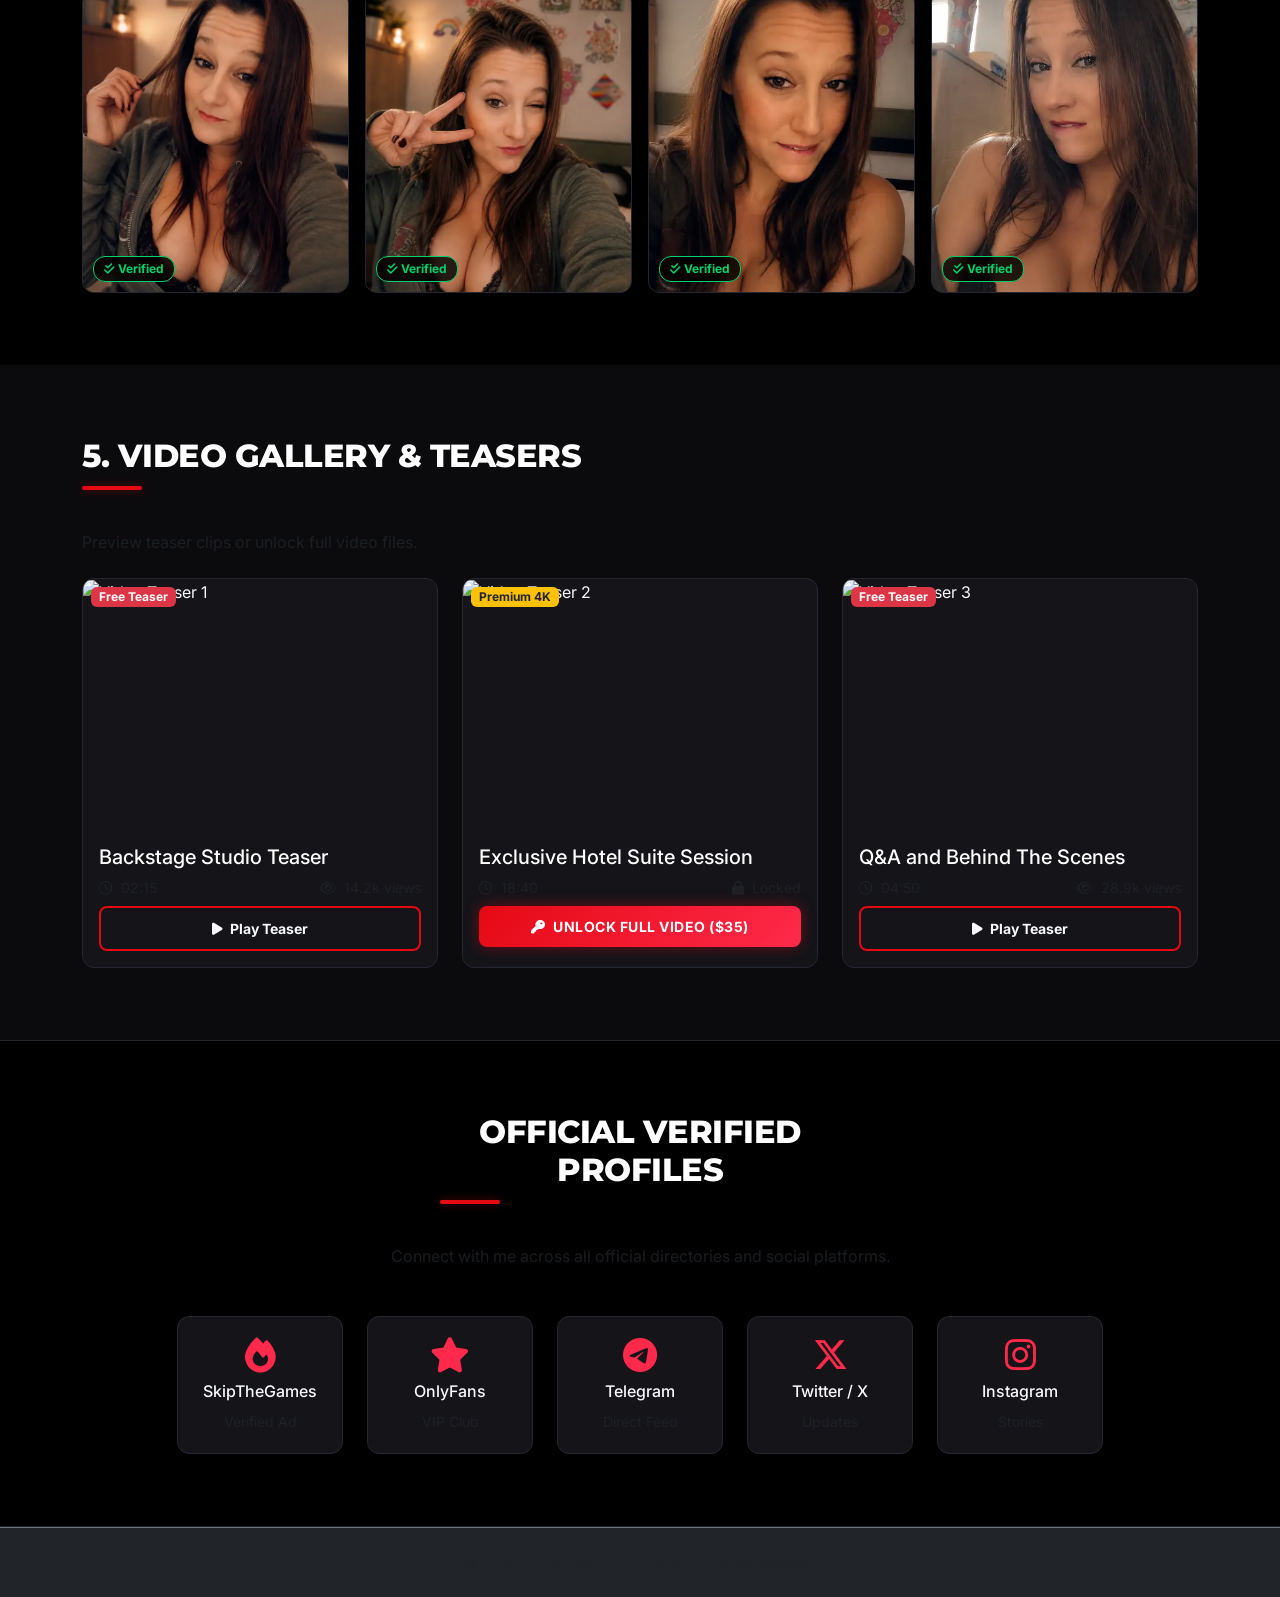
==== commit 05578b5a: "Add files via upload" ====
--- a/index.html
+++ b/index.html
@@ -331,7 +331,7 @@
     <nav class="navbar navbar-expand-lg sticky-top navbar-dark">
         <div class="container">
             <a class="navbar-brand brand-font" href="#">
-              YOURESCORTSITE<span>.COM</span>
+                YOURESCORTSITE<span>.COM</span>
             </a>
             <button class="navbar-toggler" type="button" data-bs-toggle="collapse" data-bs-target="#navbarContent">
                 <span class="navbar-toggler-icon"></span>
@@ -385,7 +385,7 @@
 
     <section id="store" class="py-5">
         <div class="container py-4">
-            <h2 class="section-fg text-white">1. Exclusive Content Store</h2>
+            <h2 class="section-title text-white">1. Exclusive Content Store</h2>
             <p class="text-muted mb-5">Instant delivery of full-length videos, photo sets, and custom orders.</p>
 
             <div class="row g-4">
@@ -465,12 +465,19 @@
             <div class="row g-4 align-items-center">
                 <div class="col-lg-8">
                     <div class="cam-player-container">
-                        <div class="cam-player-placeholder">
+                        <!-- Placeholder (Visible by default) -->
+                        <div id="cam-placeholder" class="cam-player-placeholder">
                             <i class="fa-solid fa-circle-play text-danger display-1 mb-3 style-pulse" style="cursor: pointer;" onclick="toggleCamPreview()"></i>
                             <h4 class="text-white">Stream Preview Available</h4>
                             <p class="text-muted small">Click to test connection or enter room</p>
                             <span class="badge-live mt-2"><span class="pulse-dot"></span> 1,240 Viewers Online</span>
                         </div>
+
+                        <!-- Video Player (Hidden by default) -->
+                        <video id="cam-video-player" controls style="display: none; width: 100%; height: auto;" preload="metadata">
+                            <source src="escortscreenrec.mp4" type="video/mp4">
+                            Your browser does not support the video tag.
+                        </video>
                     </div>
                 </div>
                 <div class="col-lg-4">
@@ -673,7 +680,7 @@
                     <a href="https://onlyfans.com" target="_blank" class="linkback-card">
                         <i class="fa-solid fa-star linkback-icon"></i>
                         <h6>OnlyFans</h6>
-                        <span class="text-muted small">VIP VIP Club</span>
+                        <span class="text-muted small">VIP Club</span>
                     </a>
                 </div>
                 <div class="col-6 col-md-4 col-lg-2">
@@ -701,85 +708,26 @@
         </div>
     </section>
 
-    <footer class="py-5 bg-dark">
-        <div class="container text-center">
-            <h4 class="brand-font text-white mb-3">YOURESCORTSITE.COM</h4>
-            <p class="text-muted small mb-4" style="max-width: 700px; margin: 0 auto;">
-                <strong>18+ / 21+ ADULT CONTENT DISCLAIMER:</strong> This website contains adult material. All models depicted are 18 years of age or older. By accessing this site, you confirm you are of legal age in your jurisdiction.
-            </p>
-            <div class="d-flex justify-content-center gap-4 text-muted small mb-4">
-                <a href="#" class="text-muted text-decoration-none">Privacy Policy</a>
-                <a href="#" class="text-muted text-decoration-none">Terms of Service</a>
-                <a href="#" class="text-muted text-decoration-none">18 U.S.C. 2257 Compliance</a>
-                <a href="#" class="text-muted text-decoration-none">Contact / Support</a>
-            </div>
-            <p class="text-muted x-small mb-0">&copy; 2026 YOURESCORTSITE.COM All Rights Reserved.</p>
+    <footer class="py-4 bg-dark text-center text-muted border-top border-secondary">
+        <div class="container">
+            <p class="mb-0 small">&copy; 2026 YOURESCORTSITE.COM. All rights reserved.</p>
         </div>
     </footer>
 
-    <!-- Booking Modal -->
-    <div class="modal fade" id="bookingModal" tabindex="-1" aria-hidden="true">
-        <div class="modal-dialog modal-dialog-centered">
-            <div class="modal-content">
-                <div class="modal-header">
-                    <h5 class="modal-title text-white"><i class="fa-solid fa-calendar-check text-danger me-2"></i>Schedule & Booking Request</h5>
-                    <button type="button" class="btn-close btn-close-white" data-bs-dismiss="modal" aria-label="Close"></button>
-                </div>
-                <div class="modal-body">
-                    <form id="bookingForm" onsubmit="handleBookingSubmit(event)">
-                        <div class="mb-3">
-                            <label class="form-label text-muted">Your Name / Alias</label>
-                            <input type="text" class="form-control bg-dark text-white border-secondary" required placeholder="Enter name">
-                        </div>
-                        <div class="mb-3">
-                            <label class="form-label text-muted">Contact Email or Telegram Handle</label>
-                            <input type="text" class="form-control bg-dark text-white border-secondary" required placeholder="@handle or email">
-                        </div>
-                        <div class="mb-3">
-                            <label class="form-label text-muted">Service Interested In</label>
-                            <select class="form-select bg-dark text-white border-secondary">
-                                <option>1-on-1 Private Webcam Show</option>
-                                <option>In-Person Appointment (CT / Tour)</option>
-                                <option>Custom Content Order</option>
-                            </select>
-                        </div>
-                        <div class="mb-3">
-                            <label class="form-label text-muted">Preferred Date & Time</label>
-                            <input type="datetime-local" class="form-control bg-dark text-white border-secondary" required>
-                        </div>
-                        <button type="submit" class="btn btn-neon w-100 py-2">Submit Request</button>
-                    </form>
-                </div>
-            </div>
-        </div>
-    </div>
-
+    <!-- Bootstrap 5 JS Bundle -->
     <script src="https://cdn.jsdelivr.net/npm/bootstrap@5.3.2/dist/js/bootstrap.bundle.min.js"></script>
+
+    <!-- Custom Script -->
     <script>
-        // Custom UI Handlers
-        function triggerPurchase(itemName, price) {
-            alert(`[DEMO CHECKOUT] Proceeding to secure payment for: "${itemName}" ($${price.toFixed(2)}).`);
-        }
-
-        function sendTip() {
-            const amount = document.getElementById('tipAmount').value;
-            alert(`[TIP SENT] Thank you for tipping $${amount}!`);
-        }
-
         function toggleCamPreview() {
-            alert("Connecting to live webcam feed... Please wait.");
-        }
-
-        function playTeaserModal(videoName) {
-            alert(`Opening video player for: ${videoName}`);
-        }
-
-        function handleBookingSubmit(event) {
-            event.preventDefault();
-            alert("Your booking request has been submitted successfully! You will be contacted shortly.");
-            const modalEl = document.getElementById('bookingModal');
-            const modal = bootstrap.Modal.getInstance(modalEl);
-            modal.hide();
+            const placeholder = document.getElementById('cam-placeholder');
+            const player = document.getElementById('cam-video-player');
+
+            if (placeholder && player) {
+                placeholder.style.display = 'none';
+                player.style.display = 'block';
+                player.play();
+            }
         }
     </script>
 </body>
